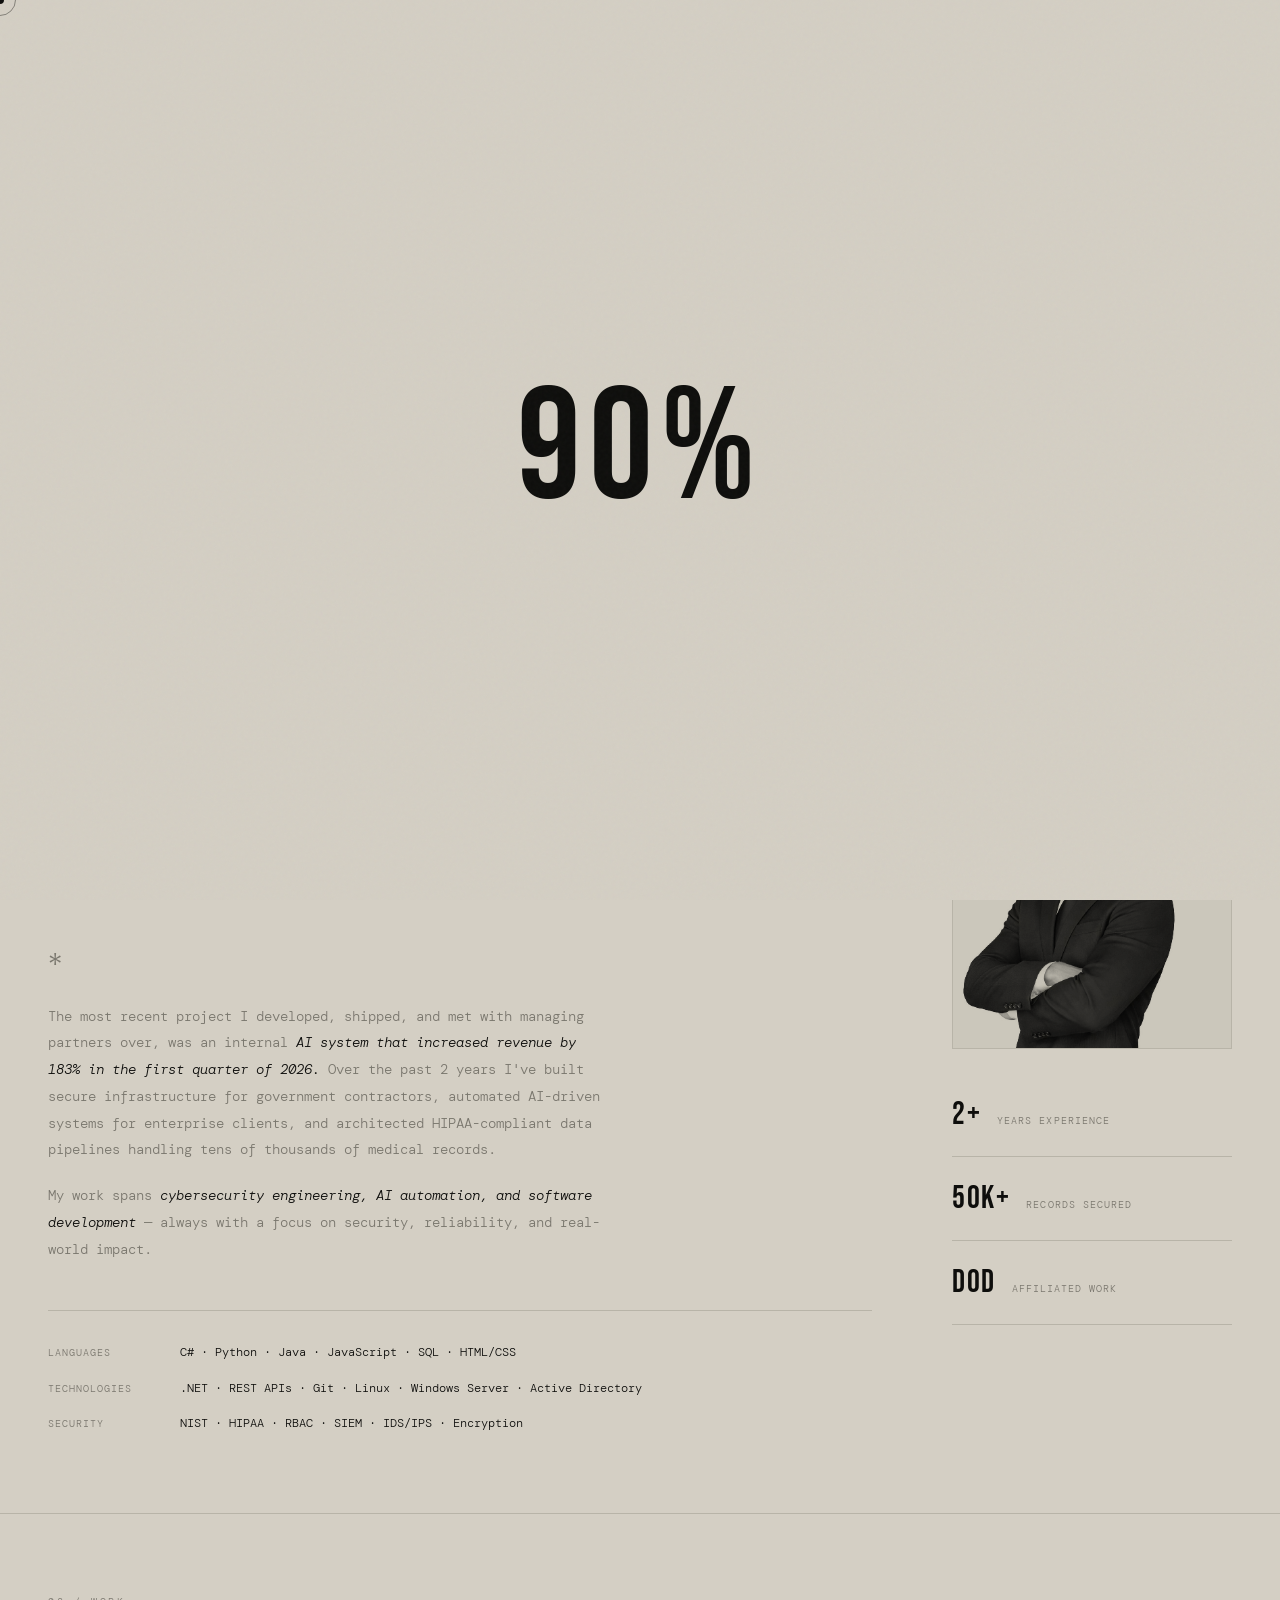
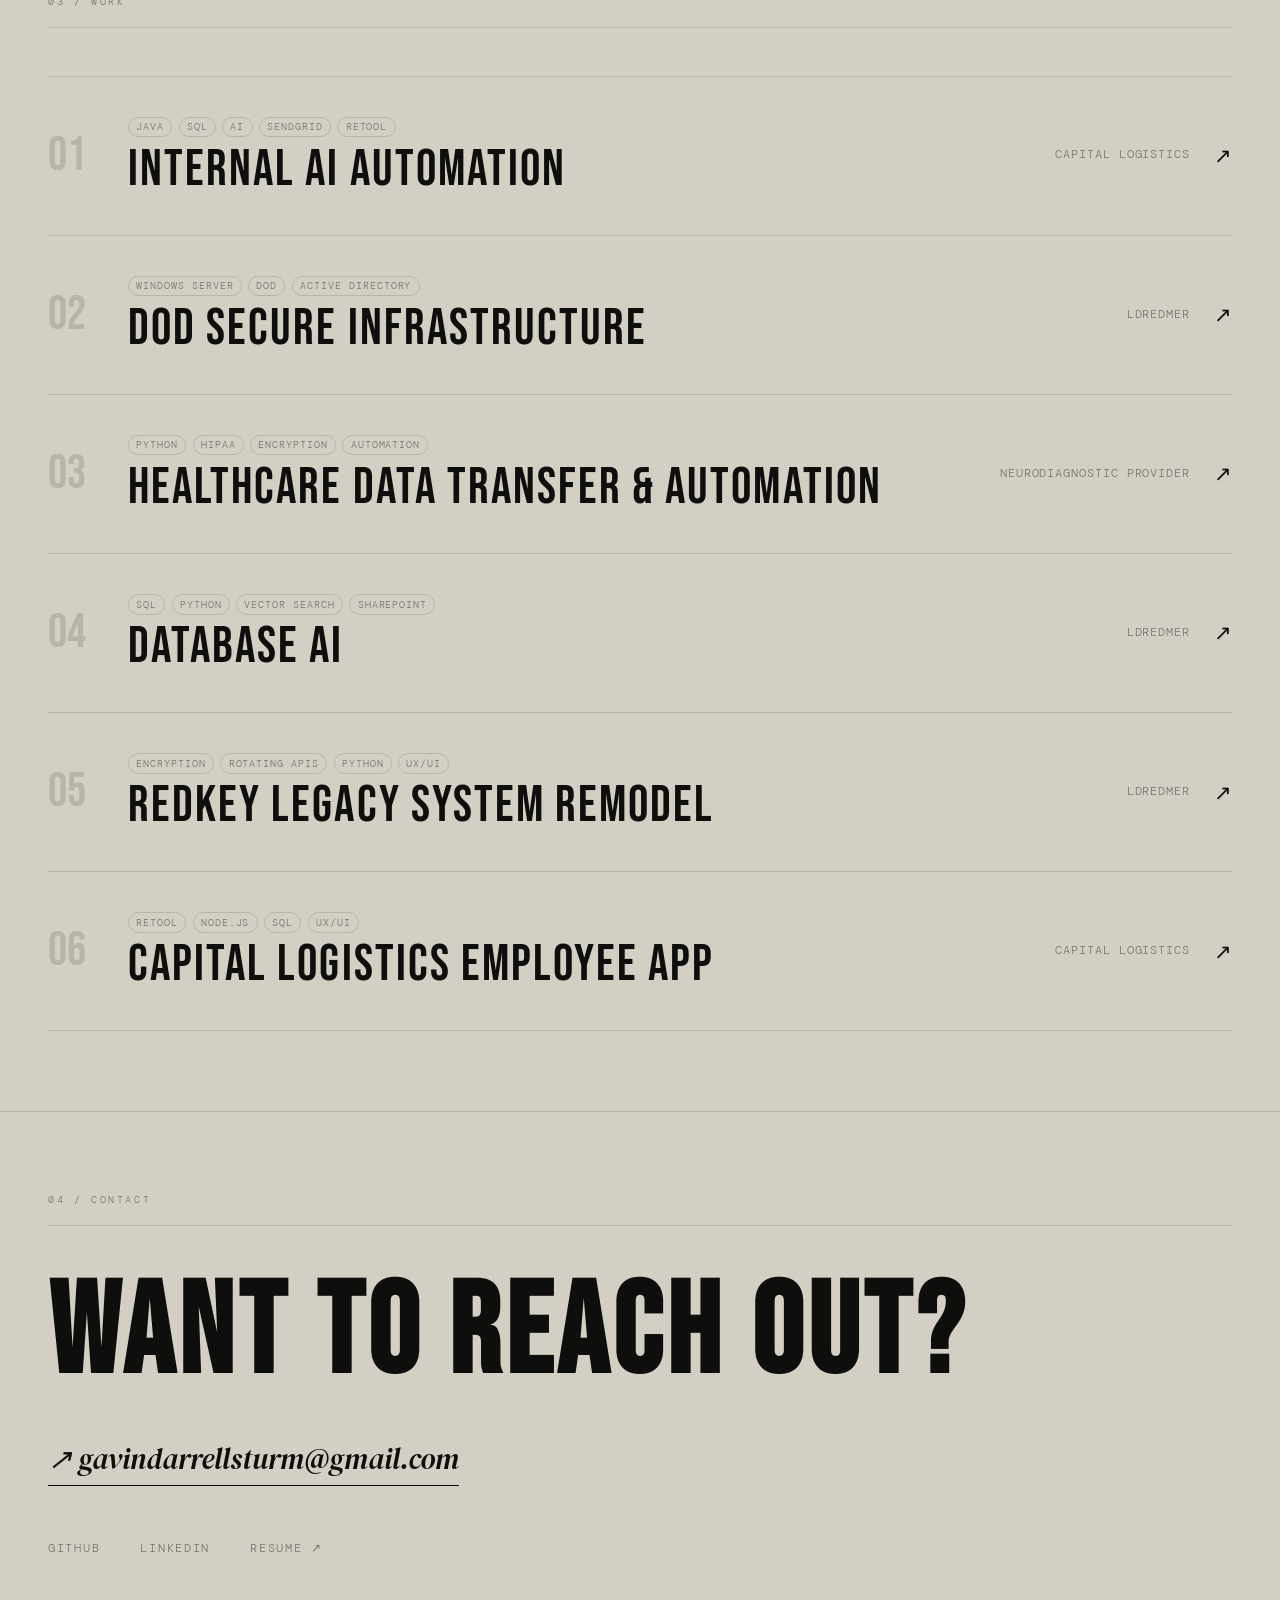
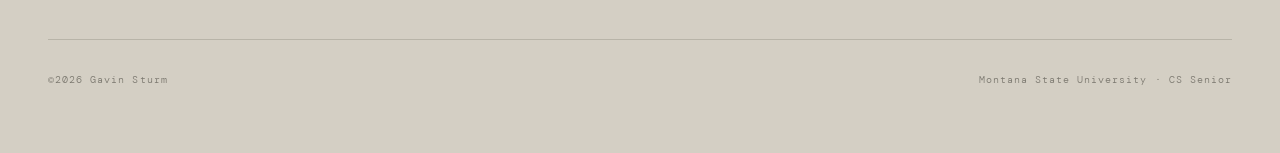
==== index.html @ 781d8c7a "Update index.html" ====
<!DOCTYPE html>
<html lang="en">
<head>
  <!-- Google tag (gtag.js) -->
  <script async src="https://www.googletagmanager.com/gtag/js?id=G-TG0JJ8GJQH"></script>
  <script>
    window.dataLayer = window.dataLayer || [];
    function gtag(){dataLayer.push(arguments);}
    gtag('js', new Date());
    gtag('config', 'G-TG0JJ8GJQH');
  </script>

  <meta charset="UTF-8" />
  <meta name="viewport" content="width=device-width, initial-scale=1.0" />
  <title>Gavin Sturm — CS Portfolio</title>
  <link rel="preconnect" href="https://fonts.googleapis.com" />
  <link rel="preconnect" href="https://fonts.gstatic.com" crossorigin />
  <link href="https://fonts.googleapis.com/css2?family=Bebas+Neue&family=DM+Serif+Display:ital@0;1&family=DM+Mono:wght@300;400&display=swap" rel="stylesheet" />
  <link rel="stylesheet" href="assets/style.css" />
</head>
<body>

  <div class="loader" id="loader">
    <div class="loader-text"><span id="loader-pct">0%</span></div>
  </div>

  <div class="cursor" id="cursor"></div>
  <div class="cursor-ring" id="cursor-ring"></div>

  <nav class="nav" id="nav">
    <div class="nav-left">GS<span class="nav-reg">®</span></div>
    <ul class="nav-links">
      <li><a href="#hero"><span class="nav-num">01/</span>Hello</a></li>
      <li><a href="#about"><span class="nav-num">02/</span>About</a></li>
      <li><a href="#work"><span class="nav-num">03/</span>Work</a></li>
      <li><a href="#contact"><span class="nav-num">04/</span>Contact</a></li>
    </ul>
  </nav>

  <section class="hero" id="hero">
    <div class="hero-content">
      <h1 class="hero-title">Gavin Sturm<sup>®</sup></h1>
      <p class="hero-sub">Professional Computer Science — Senior · Montana State University</p>
      <p class="hero-tagline">Building things that <em>matter.</em></p>
    </div>
    <div class="hero-footer">
      <span>©2026</span>
      <span class="scroll-hint">Scroll ↓</span>
    </div>
  </section>

  <section class="about" id="about">
    <div class="section-label">02 / About</div>
    <div class="about-grid">
      <div class="about-main">
        <h2 class="about-heading">
          I am a <em>Cybersecurity & Software Engineer</em> working at the intersection of AI, security, and systems — with hands-on experience in healthcare and DoD environments.
        </h2>
        <div class="about-star">*</div>
        <p class="about-body">The most recent project I developed, shipped, and met with managing partners over, was an internal <em>AI system that increased revenue by 183% in the first quarter of 2026.</em> Over the past 2 years I've built secure infrastructure for government contractors, automated AI-driven systems for enterprise clients, and architected HIPAA-compliant data pipelines handling tens of thousands of medical records.</p>
        <p class="about-body">My work spans <em>cybersecurity engineering, AI automation, and software development</em> — always with a focus on security, reliability, and real-world impact.</p>
        <div class="about-skills">
          <div class="skill-row">
            <span class="skill-label">Languages</span>
            <span class="skill-val">C#  ·  Python  ·  Java  ·  JavaScript  ·  SQL  ·  HTML/CSS</span>
          </div>
          <div class="skill-row">
            <span class="skill-label">Technologies</span>
            <span class="skill-val">.NET  ·  REST APIs  ·  Git  ·  Linux  ·  Windows Server  ·  Active Directory</span>
          </div>
          <div class="skill-row">
            <span class="skill-label">Security</span>
            <span class="skill-val">NIST  ·  HIPAA  ·  RBAC  ·  SIEM  ·  IDS/IPS  ·  Encryption</span>
          </div>
        </div>
      </div>
      <div class="about-aside">
        <div class="about-photo-box" style="padding:0;overflow:hidden;background:var(--bg2)">
          <img src="images/gavin.png" alt="Gavin Sturm" style="width:140%;height:140%;object-fit:cover;object-position:60% 20%;display:block;mix-blend-mode:multiply;margin-left:-20%;margin-top:-5%"/>
        </div>
        <div class="about-stat-box">
          <div class="stat"><span class="stat-num">2+</span><span class="stat-label">Years Experience</span></div>
          <div class="stat"><span class="stat-num">50K+</span><span class="stat-label">Records Secured</span></div>
          <div class="stat"><span class="stat-num">DoD</span><span class="stat-label">Affiliated Work</span></div>
        </div>
      </div>
    </div>
  </section>

  <section class="work" id="work">
    <div class="section-label">03 / Work</div>
    <div class="work-list">

      <a class="work-item" href="project-ai-email.html">
        <div class="work-left">
          <span class="work-num">01</span>
          <div>
            <div class="work-tags-row">
              <span class="tag">Java</span><span class="tag">SQL</span><span class="tag">AI</span><span class="tag">SendGrid</span><span class="tag">Retool</span>
            </div>
            <h3 class="work-title">Internal AI Automation</h3>
          </div>
        </div>
        <div class="work-right">
          <span class="work-type">Capital Logistics</span>
          <span class="work-arrow">↗</span>
        </div>
        <div class="work-hover-img">
          <div class="work-img-placeholder">
            <img src="images/project-ai-email.svg" alt="AI Email Automation" style="width:100%;height:100%;object-fit:cover"/>
          </div>
        </div>
      </a>

      <a class="work-item" href="project-dod.html">
        <div class="work-left">
          <span class="work-num">02</span>
          <div>
            <div class="work-tags-row">
              <span class="tag">Windows Server</span><span class="tag">DoD</span><span class="tag">Active Directory</span>
            </div>
            <h3 class="work-title">DoD Secure Infrastructure</h3>
          </div>
        </div>
        <div class="work-right">
          <span class="work-type">LDRedmer</span>
          <span class="work-arrow">↗</span>
        </div>
        <div class="work-hover-img">
          <div class="work-img-placeholder">
            <img src="images/project-dod.svg" alt="DoD Infrastructure" style="width:100%;height:100%;object-fit:cover"/>
          </div>
        </div>
      </a>

      <a class="work-item" href="project-healthcare.html">
        <div class="work-left">
          <span class="work-num">03</span>
          <div>
            <div class="work-tags-row">
              <span class="tag">Python</span><span class="tag">HIPAA</span><span class="tag">Encryption</span><span class="tag">Automation</span>
            </div>
            <h3 class="work-title">Healthcare Data Transfer &amp; Automation</h3>
          </div>
        </div>
        <div class="work-right">
          <span class="work-type">Neurodiagnostic Provider</span>
          <span class="work-arrow">↗</span>
        </div>
        <div class="work-hover-img">
          <div class="work-img-placeholder">
            <img src="images/project-healthcare.svg" alt="Healthcare Data Transfer" style="width:100%;height:100%;object-fit:cover"/>
          </div>
        </div>
      </a>

      <a class="work-item" href="project-ldredmer-ai.html">
        <div class="work-left">
          <span class="work-num">04</span>
          <div>
            <div class="work-tags-row">
              <span class="tag">SQL</span><span class="tag">Python</span><span class="tag">Vector Search</span><span class="tag">SharePoint</span>
            </div>
            <h3 class="work-title">Database AI</h3>
          </div>
        </div>
        <div class="work-right">
          <span class="work-type">LDRedmer</span>
          <span class="work-arrow">↗</span>
        </div>
        <div class="work-hover-img">
          <div class="work-img-placeholder">
            <img src="images/project-ldredmer-ai.svg" alt="LDRedmer Local AI" style="width:100%;height:100%;object-fit:cover"/>
          </div>
        </div>
      </a>

      <a class="work-item" href="project-redkey.html">
        <div class="work-left">
          <span class="work-num">05</span>
          <div>
            <div class="work-tags-row">
              <span class="tag">Encryption</span><span class="tag">Rotating APIs</span><span class="tag">Python</span><span class="tag">UX/UI</span>
            </div>
            <h3 class="work-title">REDKEY Legacy System Remodel</h3>
          </div>
        </div>
        <div class="work-right">
          <span class="work-type">LDRedmer</span>
          <span class="work-arrow">↗</span>
        </div>
        <div class="work-hover-img">
          <div class="work-img-placeholder">
            <img src="images/project-redkey.svg" alt="REDKEY" style="width:100%;height:100%;object-fit:cover"/>
          </div>
        </div>
      </a>

      <a class="work-item" href="project-capital.html">
        <div class="work-left">
          <span class="work-num">06</span>
          <div>
            <div class="work-tags-row">
              <span class="tag">Retool</span><span class="tag">Node.js</span><span class="tag">SQL</span><span class="tag">UX/UI</span>
            </div>
            <h3 class="work-title">Capital Logistics Employee App</em></h3>
          </div>
        </div>
        <div class="work-right">
          <span class="work-type">Capital Logistics</span>
          <span class="work-arrow">↗</span>
        </div>
        <div class="work-hover-img">
          <div class="work-img-placeholder">
            <img src="images/project-capital.svg" alt="Capital Logistics" style="width:100%;height:100%;object-fit:cover"/>
          </div>
        </div>
      </a>

    </div>
  </section>

  <section class="contact" id="contact">
    <div class="section-label">04 / Contact</div>
    <div class="contact-body">
      <h2 class="contact-heading">Want to Reach Out?</h2>
      <a class="contact-email" href="mailto:gavindarrellsturm@gmail.com">↗ gavindarrellsturm@gmail.com</a>
      <ul class="contact-links">
        <li><a href="https://github.com/gavindsturm" target="_blank">GitHub</a></li>
        <li><a href="https://linkedin.com/in/gavinsturm" target="_blank">LinkedIn</a></li>
        <li><a href="resume.html">Resume ↗</a></li>
      </ul>
    </div>
    <div class="contact-footer">
      <span>©2026 Gavin Sturm</span>
      <span>Montana State University · CS Senior</span>
    </div>
  </section>

  <script src="assets/main.js"></script>
</body>
</html>
---- assets/style.css ----
/* =============================================
   GAVIN STURM — PORTFOLIO v2
   Beige editorial aesthetic (designisfunny.co)
============================================= */

:root {
  --bg: #d4cfc4;
  --bg2: #ccc8bc;
  --fg: #0e0e0c;
  --muted: #7a776e;
  --border: #b8b4a8;
  --accent: #0e0e0c;
  --highlight: #e8e4d8;
  --serif: 'DM Serif Display', Georgia, serif;
  --mono: 'DM Mono', 'Courier New', monospace;
  --display: 'Bebas Neue', sans-serif;
  --ease: cubic-bezier(0.16, 1, 0.3, 1);
  --grain: url("data:image/svg+xml,%3Csvg viewBox='0 0 256 256' xmlns='http://www.w3.org/2000/svg'%3E%3Cfilter id='noise'%3E%3CfeTurbulence type='fractalNoise' baseFrequency='0.9' numOctaves='4' stitchTiles='stitch'/%3E%3C/filter%3E%3Crect width='100%25' height='100%25' filter='url(%23noise)' opacity='0.08'/%3E%3C/svg%3E");
}

*, *::before, *::after { box-sizing: border-box; margin: 0; padding: 0; }

html { scroll-behavior: smooth; font-size: 16px; }

body {
  background: var(--bg);
  color: var(--fg);
  font-family: var(--mono);
  font-weight: 300;
  line-height: 1.6;
  overflow-x: hidden;
  cursor: none;
}

body::before {
  content: '';
  position: fixed;
  inset: 0;
  background-image: var(--grain);
  pointer-events: none;
  z-index: 9999;
  opacity: 0.4;
}

/* CURSOR */
.cursor {
  position: fixed;
  width: 8px; height: 8px;
  background: var(--fg);
  border-radius: 50%;
  pointer-events: none;
  z-index: 9998;
  transform: translate(-50%, -50%);
  transition: width 0.3s var(--ease), height 0.3s var(--ease);
}
.cursor-ring {
  position: fixed;
  width: 32px; height: 32px;
  border: 1px solid var(--fg);
  border-radius: 50%;
  pointer-events: none;
  z-index: 9997;
  transform: translate(-50%, -50%);
  transition: width 0.3s var(--ease), height 0.3s var(--ease);
  opacity: 0.4;
}
.cursor.big { width: 16px; height: 16px; }
.cursor-ring.big { width: 56px; height: 56px; opacity: 0.2; }

/* LOADER */
.loader {
  position: fixed; inset: 0;
  background: var(--bg);
  z-index: 9000;
  display: flex;
  align-items: center;
  justify-content: center;
  transition: opacity 0.7s var(--ease), visibility 0.7s;
}
.loader.hidden { opacity: 0; visibility: hidden; }
.loader-text {
  font-family: var(--display);
  font-size: clamp(4rem, 14vw, 10rem);
  color: var(--fg);
  letter-spacing: 0.05em;
}

/* NAV */
.nav {
  position: fixed; top: 0; left: 0; right: 0;
  z-index: 100;
  display: flex;
  align-items: center;
  justify-content: space-between;
  padding: 1.5rem 3rem;
  transition: background 0.4s, border-color 0.4s;
  border-bottom: 1px solid transparent;
}
.nav.scrolled {
  background: rgba(212, 207, 196, 0.92);
  backdrop-filter: blur(12px);
  border-color: var(--border);
}
.nav-left {
  font-family: var(--display);
  font-size: 1.4rem;
  letter-spacing: 0.1em;
}
.nav-reg {
  font-family: var(--mono);
  font-size: 0.55rem;
  vertical-align: super;
  margin-left: 1px;
}
.nav-links { list-style: none; display: flex; gap: 2.5rem; }
.nav-links a {
  color: var(--fg);
  text-decoration: none;
  font-size: 0.72rem;
  letter-spacing: 0.1em;
  opacity: 0.5;
  transition: opacity 0.2s;
  text-transform: uppercase;
}
.nav-links a:hover, .nav-links a.active { opacity: 1; }
.nav-num { opacity: 0.6; margin-right: 2px; }

/* back link for inner pages */
.back-nav {
  position: fixed; top: 0; left: 0; right: 0;
  z-index: 100;
  display: flex;
  align-items: center;
  justify-content: space-between;
  padding: 1.5rem 3rem;
  background: rgba(212, 207, 196, 0.92);
  backdrop-filter: blur(12px);
  border-bottom: 1px solid var(--border);
}
.back-link {
  font-size: 0.72rem;
  letter-spacing: 0.1em;
  text-transform: uppercase;
  color: var(--fg);
  text-decoration: none;
  opacity: 0.6;
  transition: opacity 0.2s;
}
.back-link:hover { opacity: 1; }

/* HERO */
.hero {
  min-height: auto;
  display: flex;
  flex-direction: column;
  justify-content: flex-start;
  padding: 8rem 3rem 3rem; /* reduced from 12rem */
  border-bottom: 1px solid var(--border);
}
.hero-title {
  font-family: var(--display);
  font-size: clamp(5rem, 16vw, 14rem);
  line-height: 0.9;
  letter-spacing: 0.02em;
  margin-bottom: 1.5rem;
  opacity: 0;
  transform: translateY(40px);
  animation: fadeUp 1s var(--ease) 0.3s forwards;
}
.hero-title em { font-style: normal; font-family: var(--display); }
.hero-title sup {
  font-family: var(--mono);
  font-size: 0.12em;
  vertical-align: super;
}
.hero-sub {
  font-size: 0.75rem;
  letter-spacing: 0.15em;
  text-transform: uppercase;
  color: var(--muted);
  margin-bottom: 2.5rem;
  opacity: 0;
  animation: fadeUp 1s var(--ease) 0.5s forwards;
}
.hero-tagline {
  font-family: var(--serif);
  font-size: clamp(1.2rem, 2.5vw, 2rem);
  color: var(--muted);
  font-style: italic;
  opacity: 0;
  animation: fadeUp 1s var(--ease) 0.7s forwards;
}
.hero-tagline em { color: var(--fg); }
.hero-footer {
  display: flex;
  justify-content: space-between;
  font-size: 0.7rem;
  letter-spacing: 0.1em;
  color: var(--muted);
  opacity: 0;
  animation: fadeUp 1s var(--ease) 0.9s forwards;
}
@keyframes bounce { 0%,100%{transform:translateY(0)}50%{transform:translateY(5px)} }
.scroll-hint { animation: bounce 2s ease-in-out 2s infinite; }

/* SECTIONS */
.section-label {
  font-size: 0.65rem;
  letter-spacing: 0.25em;
  text-transform: uppercase;
  color: var(--muted);
  margin-bottom: 3rem; /* reduced from 4rem */
  border-bottom: 1px solid var(--border);
  padding-bottom: 1rem;
}

/* ABOUT */
.about {
  padding: 5rem 3rem; /* reduced from 8rem */
  border-bottom: 1px solid var(--border);
}
.about-grid {
  display: grid;
  grid-template-columns: 1fr 280px;
  gap: 5rem;
  align-items: start;
}
.about-heading {
  font-family: var(--serif);
  font-size: clamp(1.5rem, 2.8vw, 2.5rem);
  font-weight: 400;
  line-height: 1.3;
  margin-bottom: 2rem;
  max-width: 640px;
}
.about-heading em { font-style: italic; }
.about-star { font-size: 1.5rem; color: var(--muted); margin-bottom: 1.5rem; }
.about-body {
  font-size: 0.88rem;
  color: var(--muted);
  line-height: 1.9;
  max-width: 560px;
  margin-bottom: 1.2rem;
}
.about-body em { color: var(--fg); font-style: italic; }
.about-skills {
  margin-top: 3rem;
  padding-top: 2rem;
  border-top: 1px solid var(--border);
  display: flex;
  flex-direction: column;
  gap: 1rem;
}
.skill-row { display: flex; gap: 2rem; align-items: baseline; font-size: 0.75rem; }
.skill-label {
  min-width: 100px;
  text-transform: uppercase;
  letter-spacing: 0.1em;
  font-size: 0.62rem;
  color: var(--muted);
}
.skill-val { color: var(--fg); }
.about-photo-box {
  width: 100%;
  aspect-ratio: 3/4;
  background: var(--bg2);
  border: 1px solid var(--border);
  display: flex;
  align-items: center;
  justify-content: center;
  color: var(--muted);
  font-size: 0.72rem;
  letter-spacing: 0.1em;
  margin-bottom: 1.5rem;
}
.about-stat-box {
  display: flex;
  flex-direction: column;
  gap: 0;
}
.stat {
  display: flex;
  align-items: baseline;
  gap: 1rem;
  padding: 1rem 0;
  border-bottom: 1px solid var(--border);
}
.stat-num {
  font-family: var(--display);
  font-size: 2rem;
  letter-spacing: 0.05em;
}
.stat-label {
  font-size: 0.65rem;
  letter-spacing: 0.1em;
  text-transform: uppercase;
  color: var(--muted);
}

/* WORK */
.work {
  padding: 5rem 3rem; /* reduced from 8rem */
  border-bottom: 1px solid var(--border);
}
.work-list { display: flex; flex-direction: column; }

.work-item {
  position: relative;
  display: flex;
  align-items: center;
  justify-content: space-between;
  padding: 2.5rem 0;
  border-bottom: 1px solid var(--border);
  text-decoration: none;
  color: var(--fg);
  transition: padding-left 0.4s var(--ease), background 0.3s;
  overflow: visible;
}
.work-item:first-child { border-top: 1px solid var(--border); }
.work-item:hover { padding-left: 1rem; }

.work-left { display: flex; align-items: center; gap: 2rem; flex: 1; }
.work-num {
  font-family: var(--display);
  font-size: 3rem;
  color: var(--border);
  line-height: 1;
  min-width: 3rem;
}
.work-tags-row { display: flex; gap: 0.4rem; margin-bottom: 0.4rem; flex-wrap: wrap; }
.tag {
  font-size: 0.6rem;
  letter-spacing: 0.1em;
  text-transform: uppercase;
  color: var(--muted);
  border: 1px solid var(--border);
  padding: 0.1rem 0.45rem;
  border-radius: 100px;
}
.work-title {
  font-family: var(--display);
  font-size: clamp(2rem, 4vw, 3.5rem);
  letter-spacing: 0.04em;
  line-height: 1;
  font-weight: 400;
}
.work-title em { font-family: var(--serif); font-style: italic; letter-spacing: 0; }

.work-right {
  display: flex;
  align-items: center;
  gap: 1.5rem;
  padding-left: 2rem;
}
.work-type {
  font-size: 0.72rem;
  letter-spacing: 0.08em;
  color: var(--muted);
  text-transform: uppercase;
}
.work-arrow {
  font-size: 1.3rem;
  transition: transform 0.3s var(--ease);
}
.work-item:hover .work-arrow { transform: translate(4px, -4px); }

/* HOVER IMAGE */
.work-hover-img {
  position: fixed;
  width: 340px;
  height: 240px;
  pointer-events: none;
  z-index: 500;
  opacity: 0;
  transform: scale(0.94) rotate(-2deg);
  transition: opacity 0.35s var(--ease), transform 0.35s var(--ease);
  border: 1px solid var(--border);
  overflow: hidden;
  top: 0; left: 0;
}
.work-item:hover .work-hover-img {
  opacity: 1;
  transform: scale(1) rotate(-1deg);
}
.work-img-placeholder {
  width: 100%; height: 100%;
  background: var(--bg2);
  display: flex;
  align-items: center;
  justify-content: center;
}
.img-mock {
  width: 80%;
  padding: 1.5rem;
  background: #e8e4d8;
  border-radius: 4px;
}
.img-mock.dark { background: #2a2a28; }
.mock-bar {
  height: 8px;
  background: var(--border);
  border-radius: 4px;
  margin-bottom: 1rem;
}
.mock-bar.short { width: 60%; }
.mock-lines { display: flex; flex-direction: column; gap: 0.4rem; }
.mock-line { height: 5px; background: var(--border); border-radius: 3px; opacity: 0.6; }
.mock-line.short { width: 70%; }
.mock-grid { display: grid; grid-template-columns: 1fr 1fr; gap: 0.5rem; margin-top: 0.5rem; }
.mock-cell { height: 30px; background: var(--border); border-radius: 3px; opacity: 0.5; }
.mock-nodes { display: flex; gap: 1rem; justify-content: center; margin-top: 0.5rem; }
.mock-node { width: 24px; height: 24px; border-radius: 50%; background: var(--border); opacity: 0.6; }

/* CONTACT */
.contact {
  padding: 5rem 3rem 4rem; /* reduced from 8rem */
  min-height: 70vh;
  display: flex;
  flex-direction: column;
  justify-content: space-between;
}
.contact-heading {
  font-family: var(--display);
  font-size: clamp(4rem, 10vw, 9rem);
  letter-spacing: 0.04em;
  line-height: 0.95;
  margin-bottom: 2.5rem;
}
.contact-heading em { font-family: var(--serif); font-style: italic; letter-spacing: 0; }
.contact-email {
  display: inline-block;
  font-family: var(--serif);
  font-size: clamp(1rem, 2.5vw, 1.8rem);
  font-style: italic;
  color: var(--fg);
  text-decoration: none;
  border-bottom: 1px solid var(--fg);
  padding-bottom: 0.2rem;
  margin-bottom: 3rem;
  transition: opacity 0.2s;
}
.contact-email:hover { opacity: 0.6; }
.contact-links {
  list-style: none;
  display: flex;
  gap: 2.5rem;
  flex-wrap: wrap;
}
.contact-links a {
  color: var(--muted);
  text-decoration: none;
  font-size: 0.72rem;
  letter-spacing: 0.15em;
  text-transform: uppercase;
  border-bottom: 1px solid transparent;
  padding-bottom: 2px;
  transition: color 0.2s, border-color 0.2s;
}
.contact-links a:hover { color: var(--fg); border-color: var(--fg); }
.contact-footer {
  display: flex;
  justify-content: space-between;
  font-size: 0.65rem;
  color: var(--muted);
  letter-spacing: 0.1em;
  margin-top: 5rem;
  padding-top: 2rem;
  border-top: 1px solid var(--border);
}

/* ===========================
   PROJECT PAGES
=========================== */
.project-page { padding-top: 6rem; }

.project-hero {
  padding: 5rem 3rem 4rem;
  border-bottom: 1px solid var(--border);
}
.project-kicker {
  font-size: 0.65rem;
  letter-spacing: 0.25em;
  text-transform: uppercase;
  color: var(--muted);
  margin-bottom: 1.5rem;
}
.project-title {
  font-family: var(--display);
  font-size: clamp(3.5rem, 10vw, 9rem);
  letter-spacing: 0.03em;
  line-height: 0.9;
  margin-bottom: 2rem;
}
.project-title em { font-family: var(--serif); font-style: italic; }
.project-meta-row {
  display: flex;
  gap: 4rem;
  flex-wrap: wrap;
  padding-top: 2rem;
  border-top: 1px solid var(--border);
}
.project-meta-item { display: flex; flex-direction: column; gap: 0.3rem; }
.project-meta-label {
  font-size: 0.6rem;
  letter-spacing: 0.15em;
  text-transform: uppercase;
  color: var(--muted);
}
.project-meta-val { font-size: 0.85rem; }

.project-visual {
  padding: 4rem 3rem;
  border-bottom: 1px solid var(--border);
  background: var(--bg2);
}
.project-mockup {
  width: 100%;
  max-width: 900px;
  margin: 0 auto;
  aspect-ratio: 16/9;
  background: var(--bg);
  border: 1px solid var(--border);
  border-radius: 6px;
  display: flex;
  align-items: center;
  justify-content: center;
  overflow: hidden;
  position: relative;
}
.mockup-inner {
  width: 90%;
  padding: 2rem;
}
.mockup-topbar {
  height: 10px;
  background: var(--border);
  border-radius: 5px;
  margin-bottom: 1.5rem;
  width: 40%;
}
.mockup-content { display: flex; flex-direction: column; gap: 0.6rem; }
.mockup-row { height: 6px; background: var(--border); border-radius: 3px; opacity: 0.5; }
.mockup-row.short { width: 65%; }
.mockup-row.shorter { width: 40%; }
.mockup-grid-2 { display: grid; grid-template-columns: 1fr 1fr; gap: 1rem; margin-top: 1rem; }
.mockup-card {
  background: var(--bg2);
  border: 1px solid var(--border);
  border-radius: 4px;
  padding: 1rem;
  height: 60px;
}

.project-overview {
  padding: 5rem 3rem; /* reduced from 6rem */
  border-bottom: 1px solid var(--border);
}
.overview-grid {
  display: grid;
  grid-template-columns: 280px 1fr 1fr;
  gap: 4rem;
  align-items: start;
}
.overview-heading {
  font-family: var(--serif);
  font-size: 2rem;
  font-weight: 400;
  font-style: italic;
}
.overview-text {
  font-size: 0.88rem;
  color: var(--muted);
  line-height: 1.9;
}
.overview-text em { color: var(--fg); font-style: italic; }

.project-highlights {
  padding: 4rem 3rem; /* reduced from 5rem */
  border-bottom: 1px solid var(--border);
}
.highlights-grid {
  display: grid;
  grid-template-columns: repeat(3, 1fr);
  gap: 2px;
  margin-top: 3rem;
}
.highlight-card {
  background: var(--bg2);
  padding: 2.5rem 2rem;
  border: 1px solid var(--border);
}
.highlight-num {
  font-family: var(--display);
  font-size: 3rem;
  letter-spacing: 0.05em;
  margin-bottom: 0.5rem;
}
.highlight-label {
  font-size: 0.75rem;
  letter-spacing: 0.1em;
  text-transform: uppercase;
  color: var(--muted);
  margin-bottom: 0.75rem;
}
.highlight-desc { font-size: 0.82rem; color: var(--muted); line-height: 1.7; }

.project-tech {
  padding: 4rem 3rem; /* reduced from 5rem */
}
.tech-list {
  display: flex;
  flex-wrap: wrap;
  gap: 0.75rem;
  margin-top: 2rem;
}
.tech-pill {
  font-size: 0.72rem;
  letter-spacing: 0.1em;
  text-transform: uppercase;
  border: 1px solid var(--fg);
  padding: 0.4rem 1rem;
  border-radius: 100px;
  transition: background 0.2s, color 0.2s;
}
.tech-pill:hover { background: var(--fg); color: var(--bg); }

/* RESUME PAGE */
.resume-page { padding-top: 6rem; }
.resume-header {
  padding: 5rem 3rem 4rem;
  border-bottom: 1px solid var(--border);
  display: flex;
  justify-content: space-between;
  align-items: flex-end;
}
.resume-name {
  font-family: var(--display);
  font-size: clamp(3rem, 8vw, 7rem);
  letter-spacing: 0.04em;
  line-height: 0.9;
}
.resume-contact-info {
  text-align: right;
  font-size: 0.75rem;
  color: var(--muted);
  line-height: 2;
}
.resume-contact-info a { color: var(--fg); text-decoration: none; border-bottom: 1px solid var(--border); }
.resume-contact-info a:hover { border-color: var(--fg); }

.resume-body { padding: 0 3rem 6rem; }

.resume-section { padding: 3rem 0; border-bottom: 1px solid var(--border); display: grid; grid-template-columns: 220px 1fr; gap: 4rem; }
.resume-section-label {
  font-size: 0.65rem;
  letter-spacing: 0.2em;
  text-transform: uppercase;
  color: var(--muted);
  padding-top: 0.25rem;
}
.resume-entry { margin-bottom: 2.5rem; }
.resume-entry:last-child { margin-bottom: 0; }
.resume-entry-header { display: flex; justify-content: space-between; align-items: baseline; margin-bottom: 0.3rem; flex-wrap: wrap; gap: 0.5rem; }
.resume-entry-title { font-family: var(--serif); font-size: 1.2rem; font-weight: 400; font-style: italic; }
.resume-entry-date { font-size: 0.68rem; color: var(--muted); letter-spacing: 0.08em; }
.resume-entry-org { font-size: 0.75rem; text-transform: uppercase; letter-spacing: 0.1em; color: var(--muted); margin-bottom: 0.75rem; }
.resume-bullets { list-style: none; padding: 0; }
.resume-bullets li {
  font-size: 0.82rem;
  color: var(--muted);
  line-height: 1.8;
  padding-left: 1rem;
  position: relative;
  margin-bottom: 0.3rem;
}
.resume-bullets li::before { content: '—'; position: absolute; left: 0; color: var(--border); }

.resume-skills-grid { display: flex; flex-direction: column; gap: 0.75rem; }
.resume-skill-row { display: flex; gap: 1.5rem; align-items: baseline; font-size: 0.8rem; }
.resume-skill-key { min-width: 110px; font-size: 0.65rem; text-transform: uppercase; letter-spacing: 0.1em; color: var(--muted); }

.resume-certs { display: flex; flex-direction: column; gap: 0.5rem; }
.resume-cert { font-size: 0.82rem; color: var(--muted); }

/* SCROLL REVEAL */
.reveal { opacity: 0; transform: translateY(24px); transition: opacity 0.8s var(--ease), transform 0.8s var(--ease); }
.reveal.visible { opacity: 1; transform: none; }

/* ANIMATIONS */
@keyframes fadeUp { to { opacity: 1; transform: translateY(0); } }

/* RESPONSIVE */
@media (max-width: 900px) {
  .nav, .back-nav { padding: 1.25rem 1.5rem; }
  .nav-links { gap: 1.2rem; }
  .hero, .about, .work, .contact { padding-left: 1.5rem; padding-right: 1.5rem; }
  .about-grid { grid-template-columns: 1fr; }
  .about-aside { display: flex; gap: 1.5rem; }
  .about-photo-box { flex: 1; }
  .overview-grid { grid-template-columns: 1fr; gap: 2rem; }
  .highlights-grid { grid-template-columns: 1fr; gap: 1px; }
  .resume-section { grid-template-columns: 1fr; gap: 1rem; }
  .resume-header { flex-direction: column; gap: 1.5rem; align-items: flex-start; }
  .resume-contact-info { text-align: left; }
  .project-hero, .project-visual, .project-overview, .project-highlights, .project-tech { padding-left: 1.5rem; padding-right: 1.5rem; }
  .resume-body { padding-left: 1.5rem; padding-right: 1.5rem; }
}
@media (max-width: 600px) {
  .nav-links { display: none; }
  .work-title { font-size: 2rem; }
  .work-hover-img { display: none; }
}
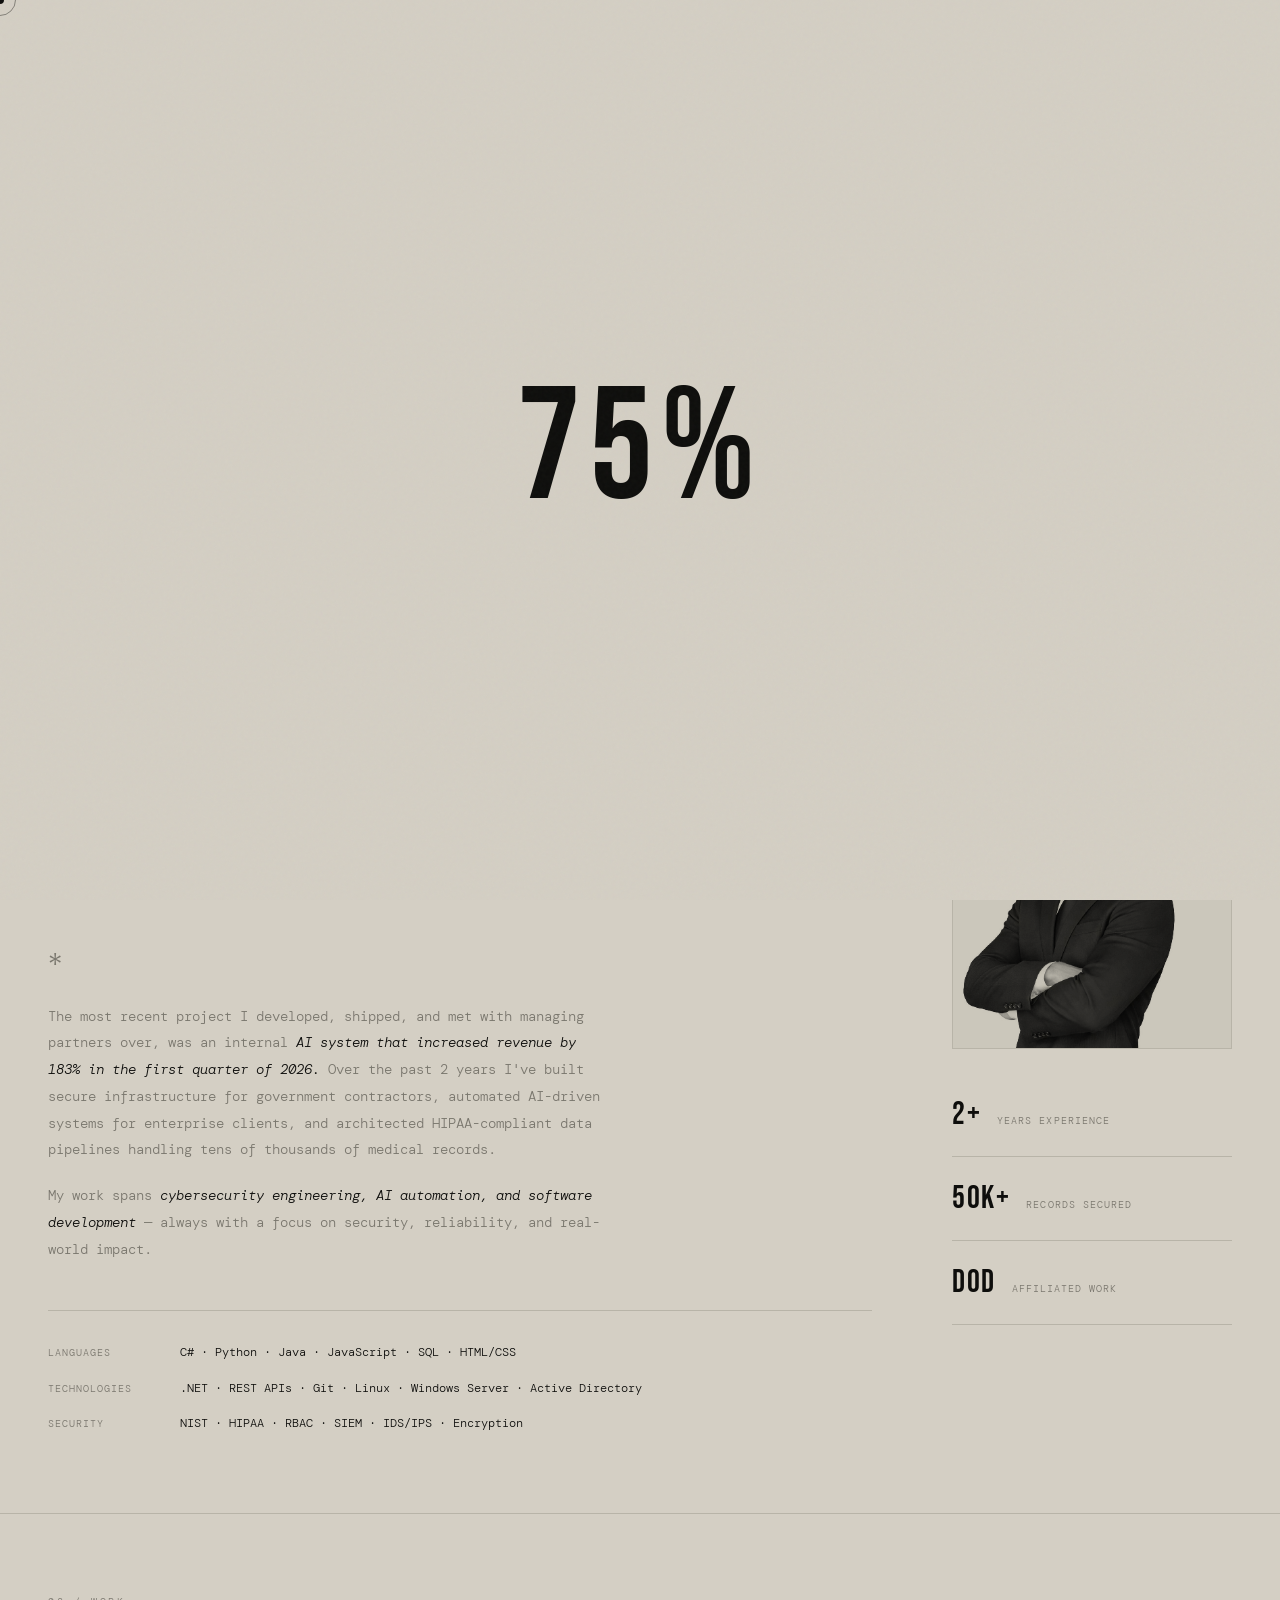
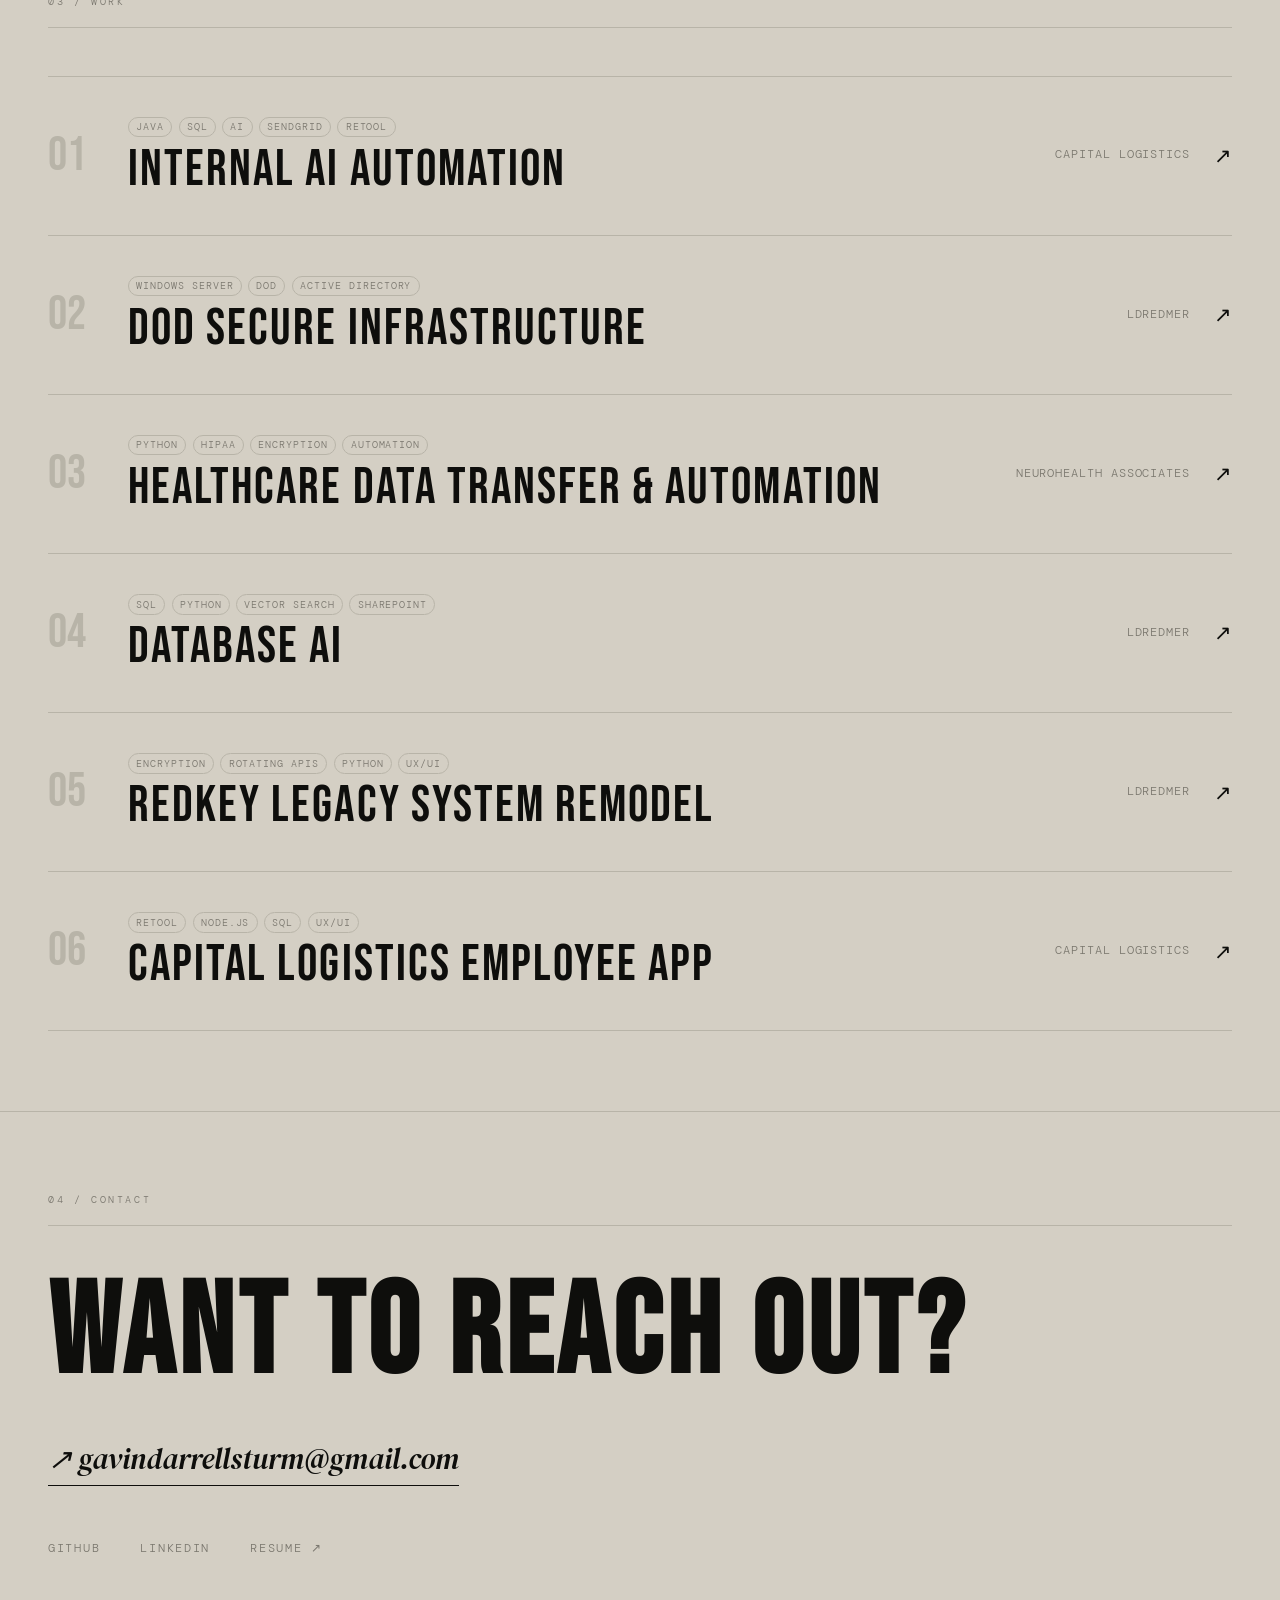
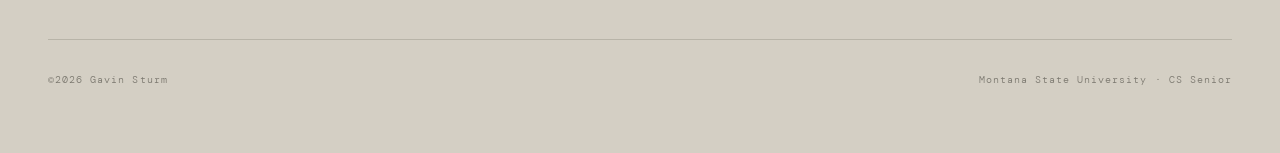
==== commit f21d3849: "Update index.html" ====
--- a/index.html
+++ b/index.html
@@ -144,7 +144,7 @@
           </div>
         </div>
         <div class="work-right">
-          <span class="work-type">Neurodiagnostic Provider</span>
+          <span class="work-type">Neurohealth Associates</span>
           <span class="work-arrow">↗</span>
         </div>
         <div class="work-hover-img">
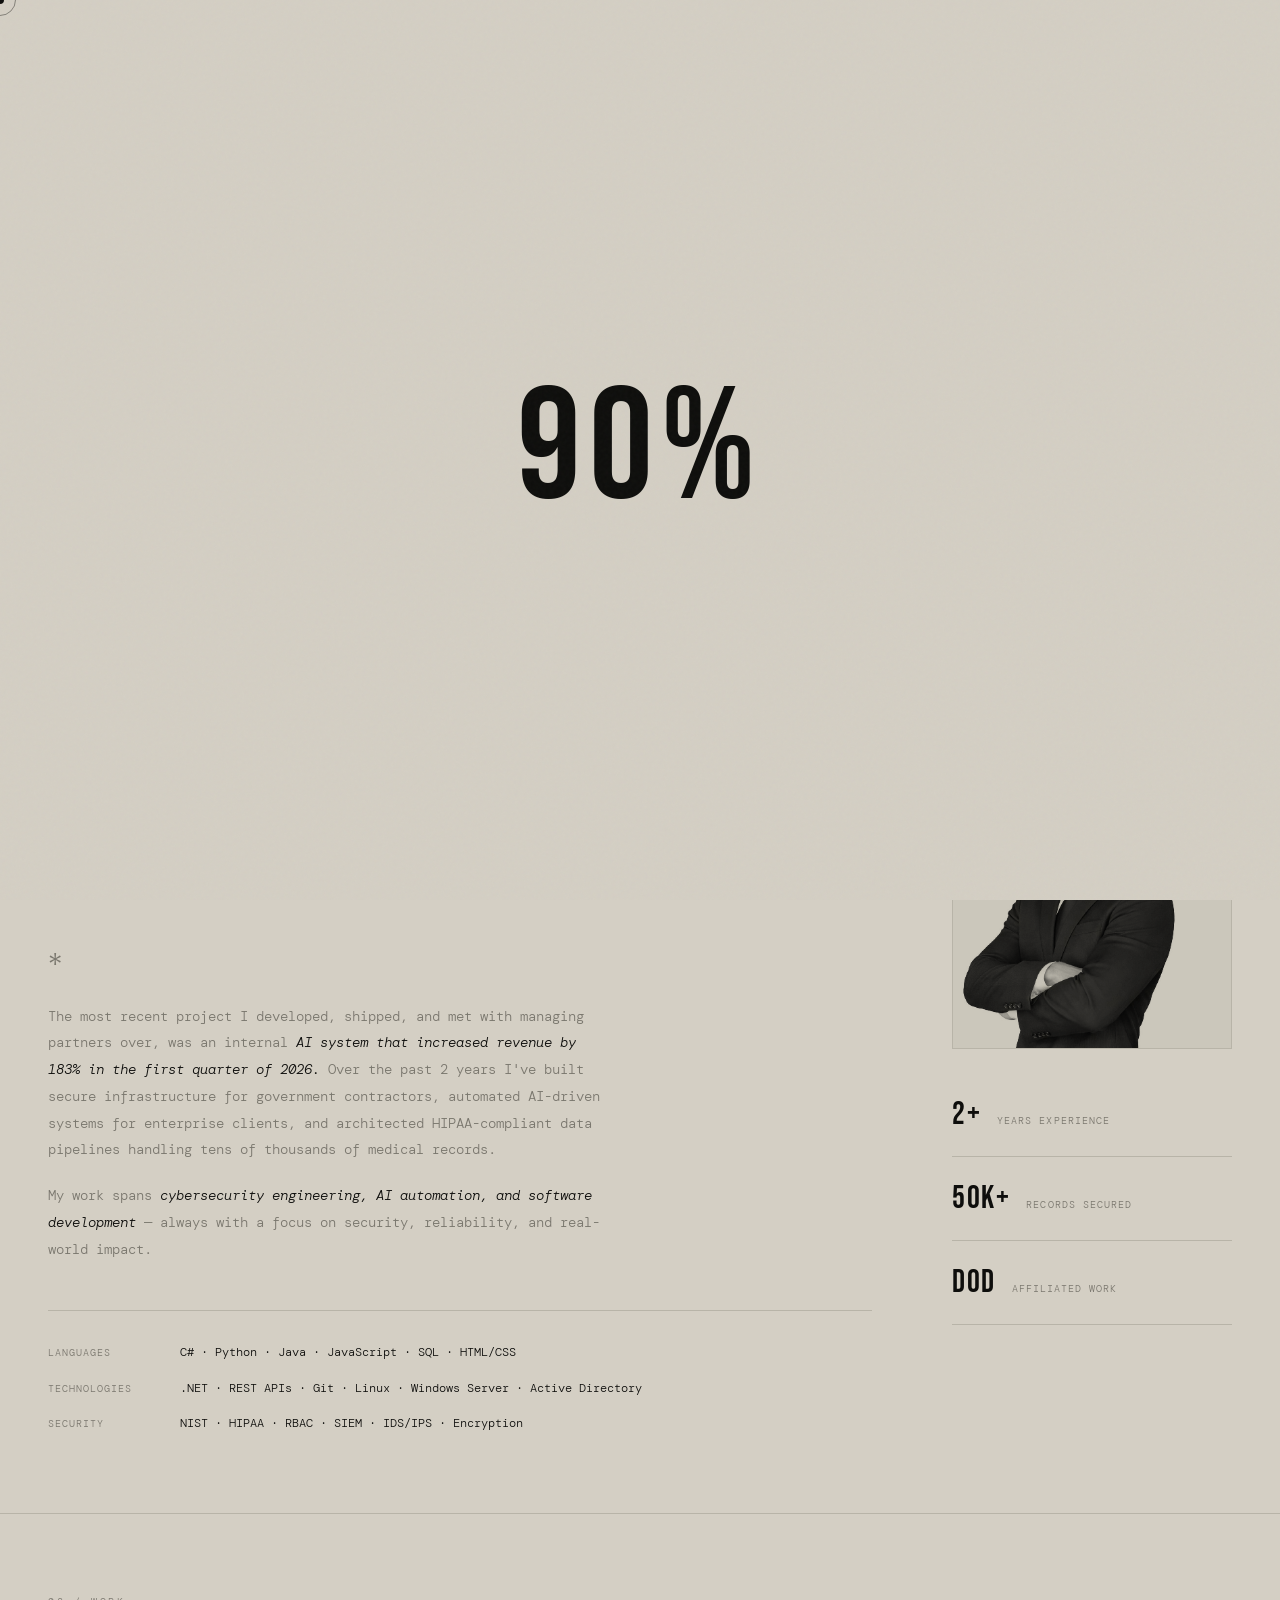
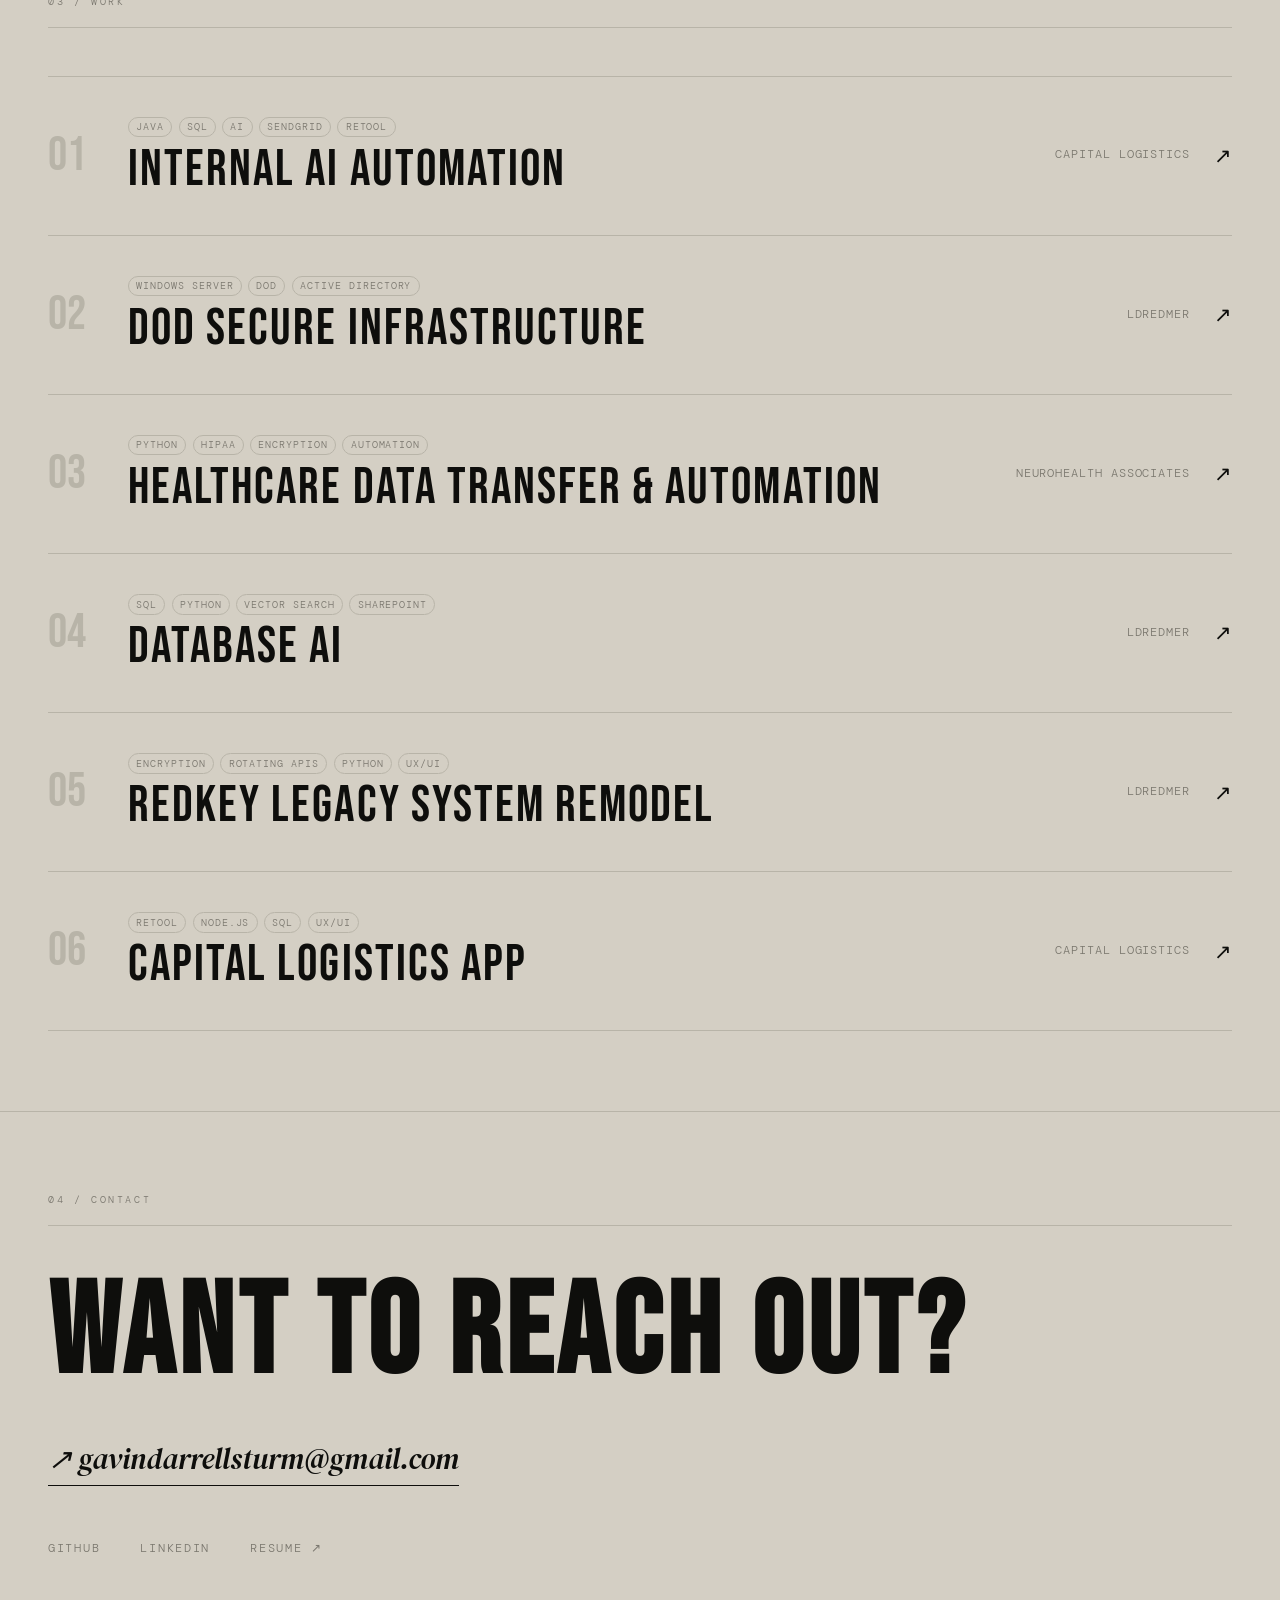
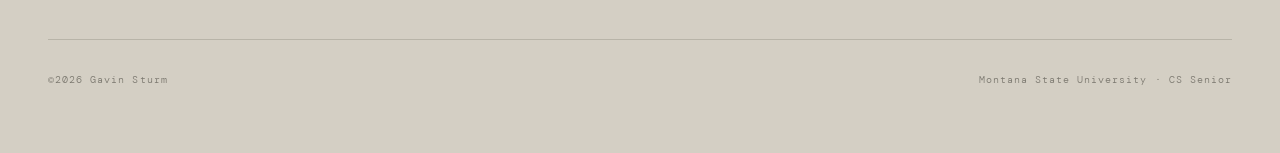
==== commit cf906792: "Update index.html" ====
--- a/index.html
+++ b/index.html
@@ -203,7 +203,7 @@
             <div class="work-tags-row">
               <span class="tag">Retool</span><span class="tag">Node.js</span><span class="tag">SQL</span><span class="tag">UX/UI</span>
             </div>
-            <h3 class="work-title">Capital Logistics Employee App</em></h3>
+            <h3 class="work-title">Capital Logistics App</em></h3>
           </div>
         </div>
         <div class="work-right">
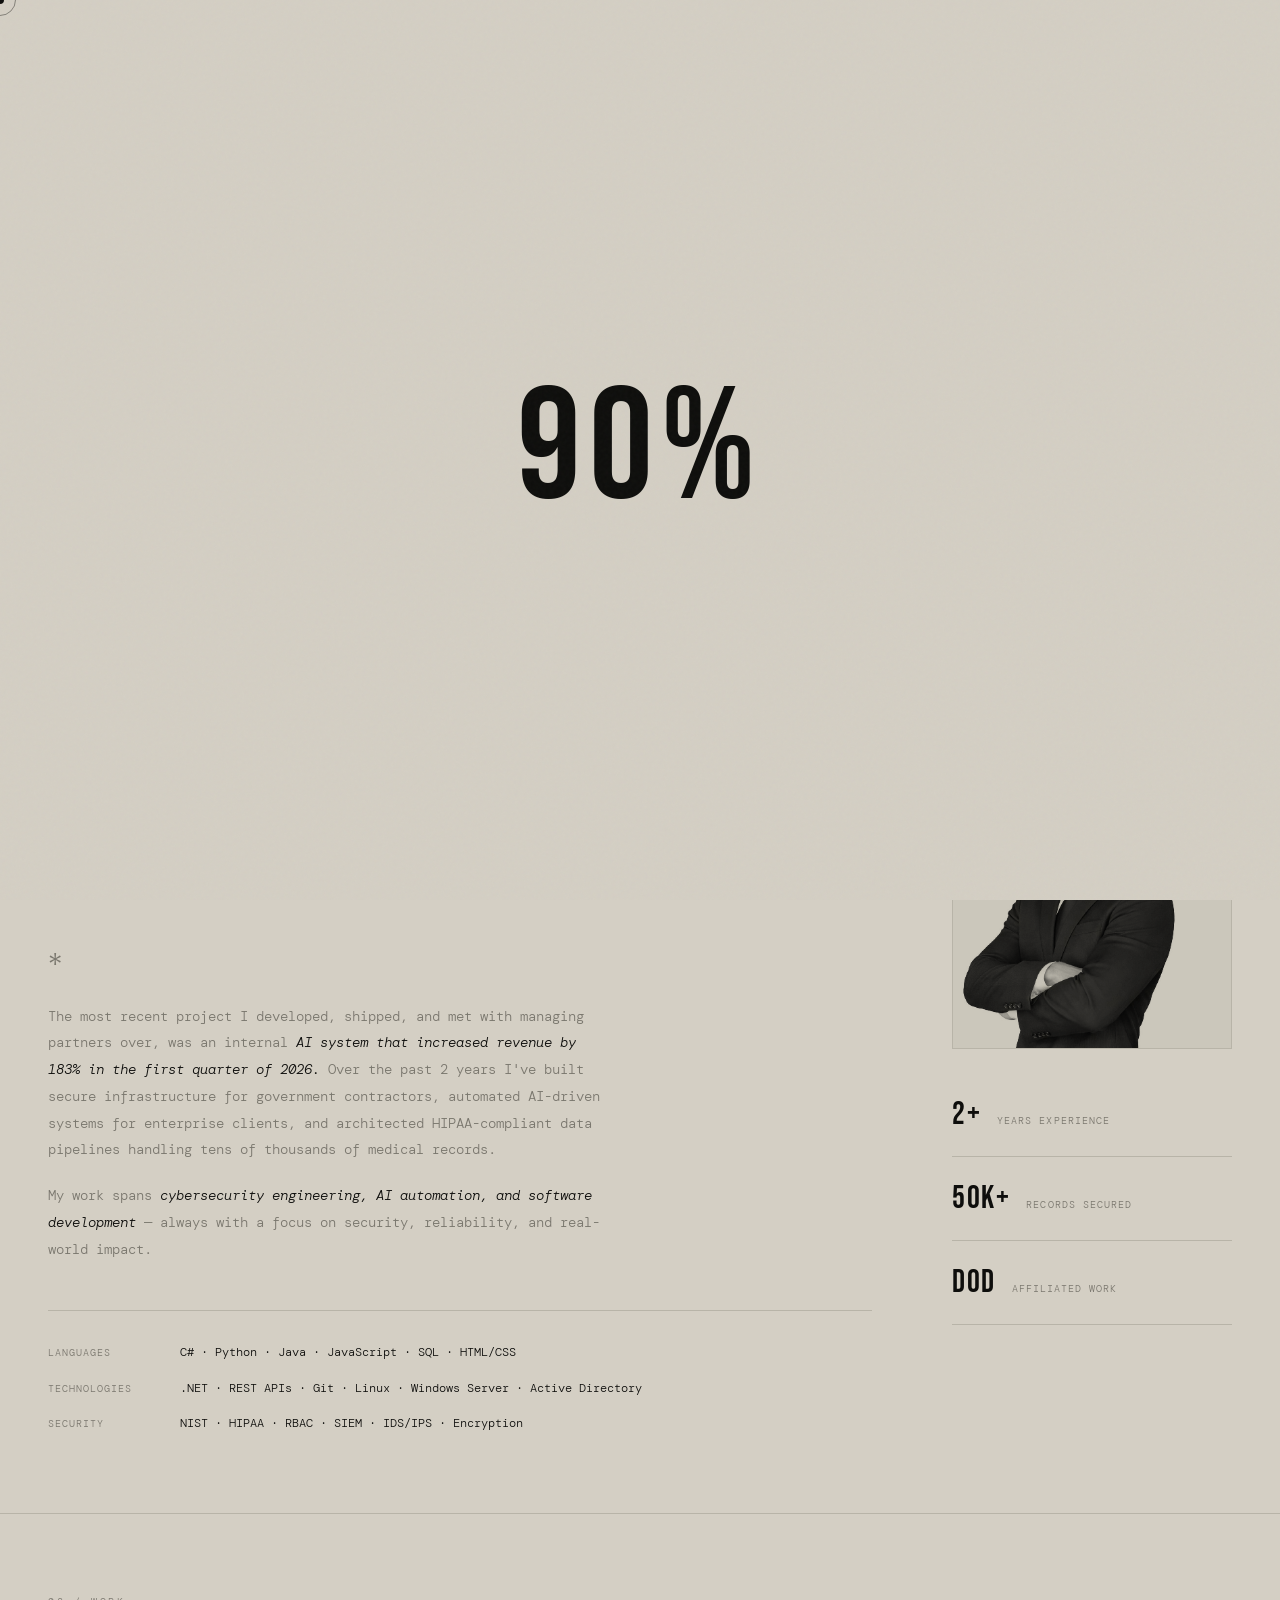
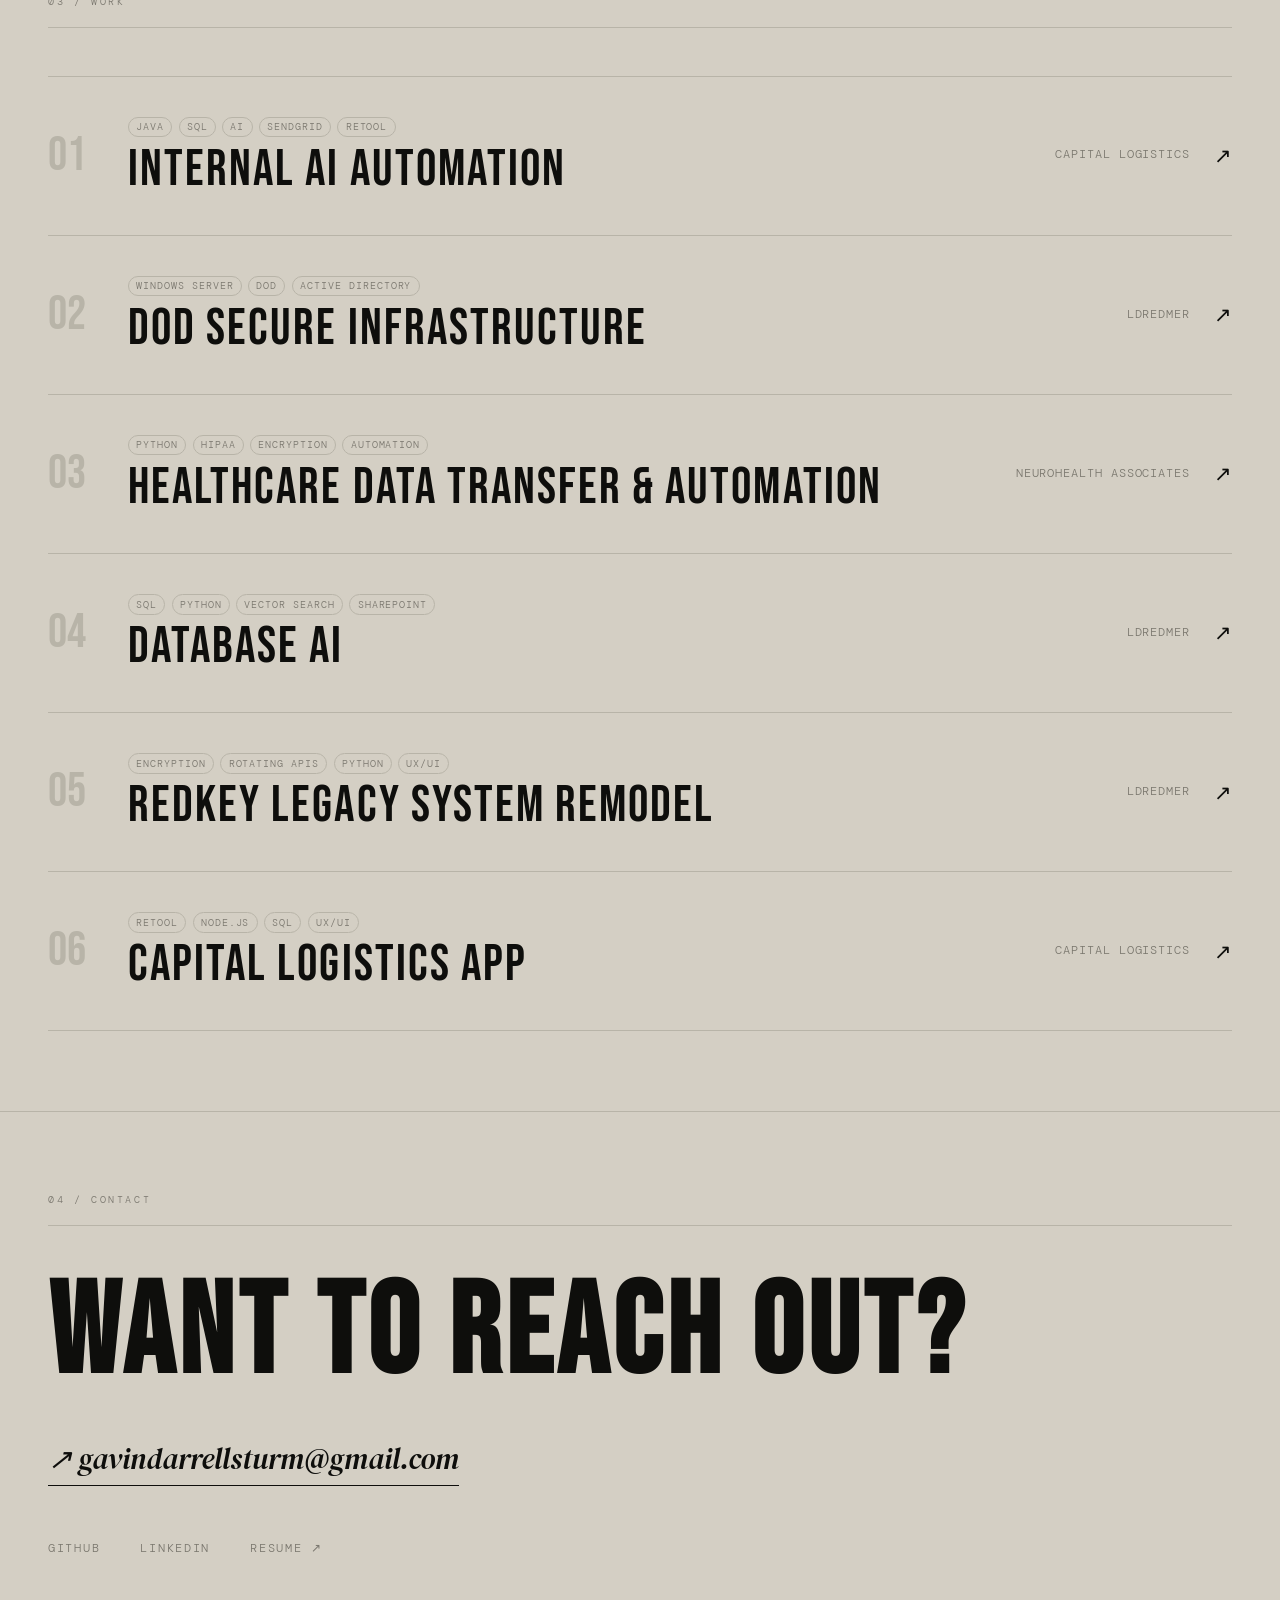
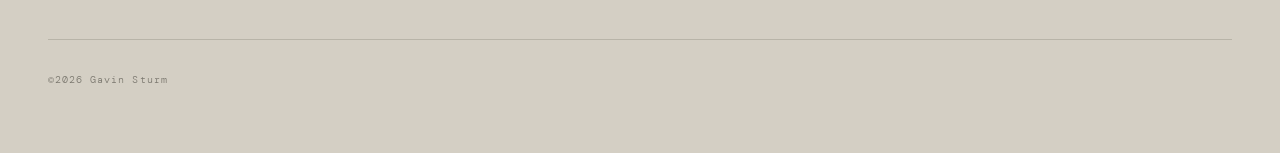
==== commit d3679144: "Update index.html" ====
--- a/index.html
+++ b/index.html
@@ -40,7 +40,7 @@
   <section class="hero" id="hero">
     <div class="hero-content">
       <h1 class="hero-title">Gavin Sturm<sup>®</sup></h1>
-      <p class="hero-sub">Professional Computer Science — Senior · Montana State University</p>
+      <p class="hero-sub">Bachelors of Science - Professional Computer Science</p>
       <p class="hero-tagline">Building things that <em>matter.</em></p>
     </div>
     <div class="hero-footer">
@@ -233,7 +233,6 @@
     </div>
     <div class="contact-footer">
       <span>©2026 Gavin Sturm</span>
-      <span>Montana State University · CS Senior</span>
     </div>
   </section>
 
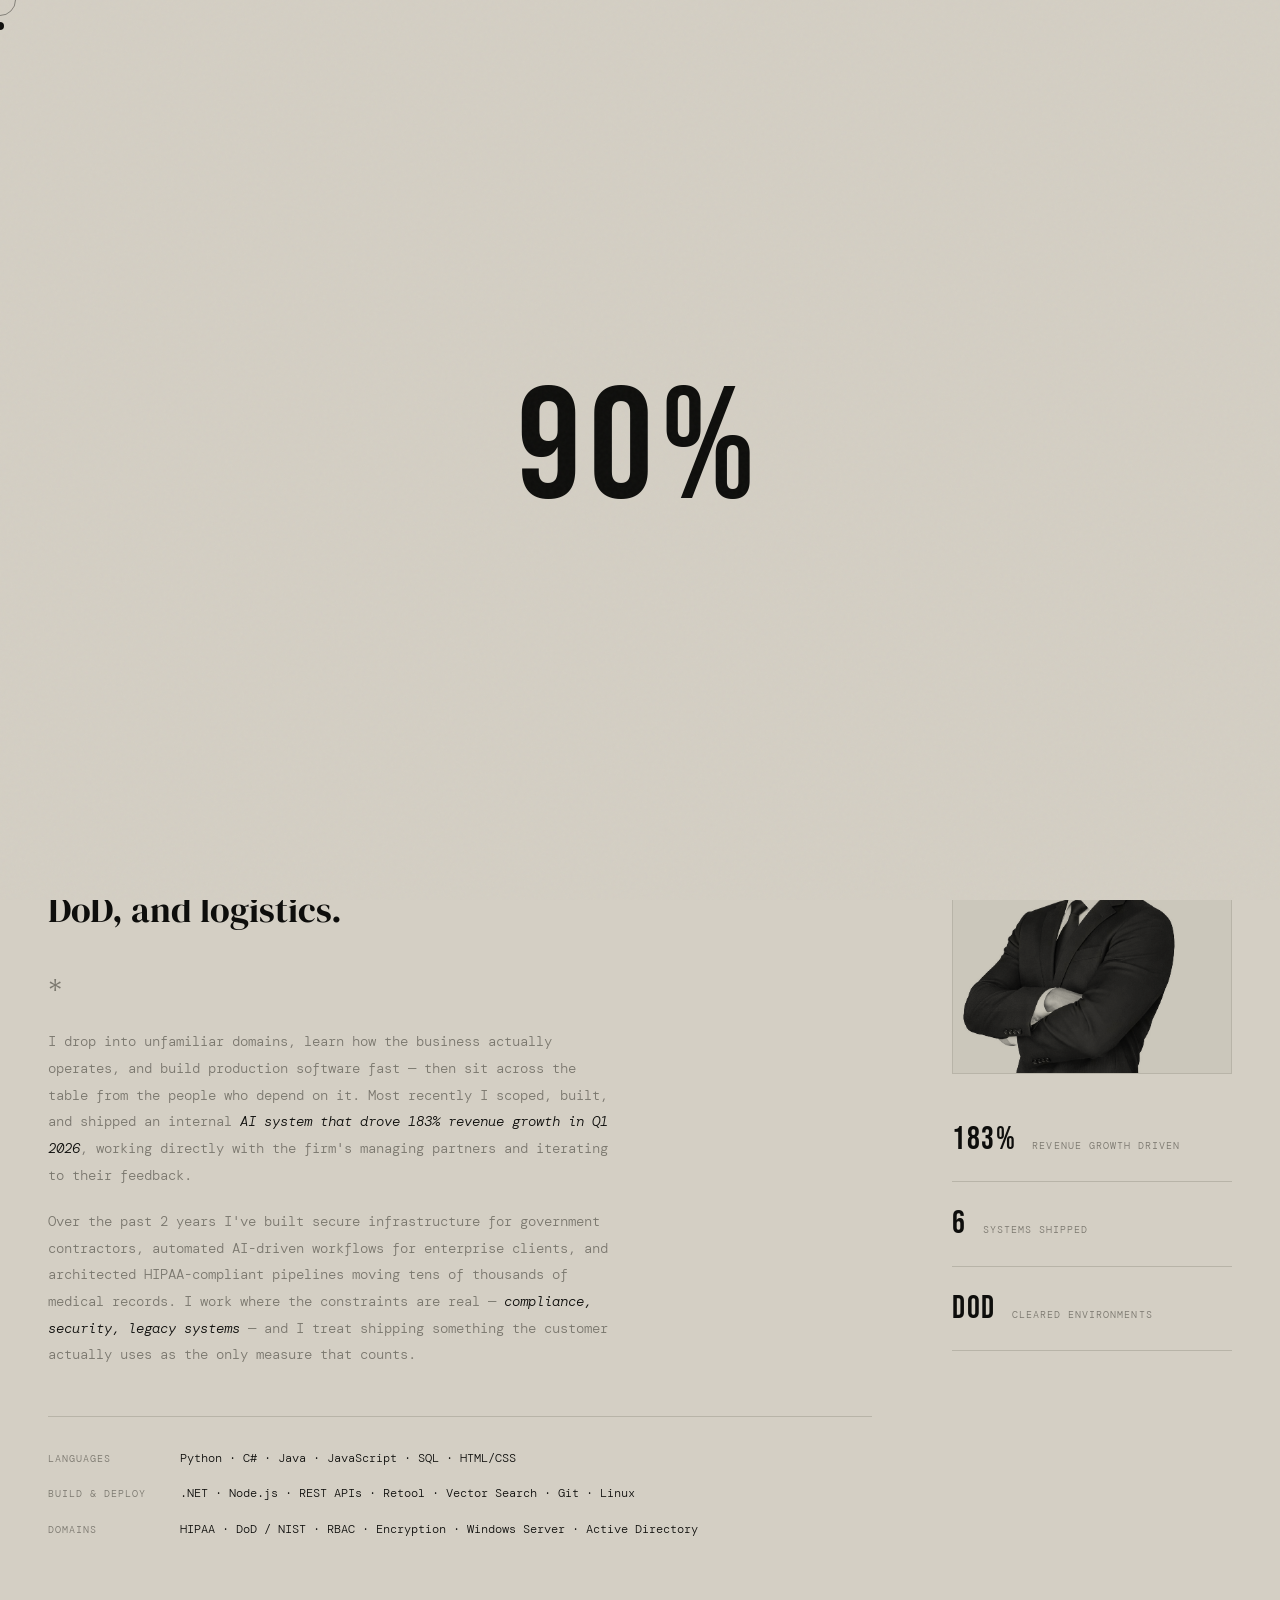
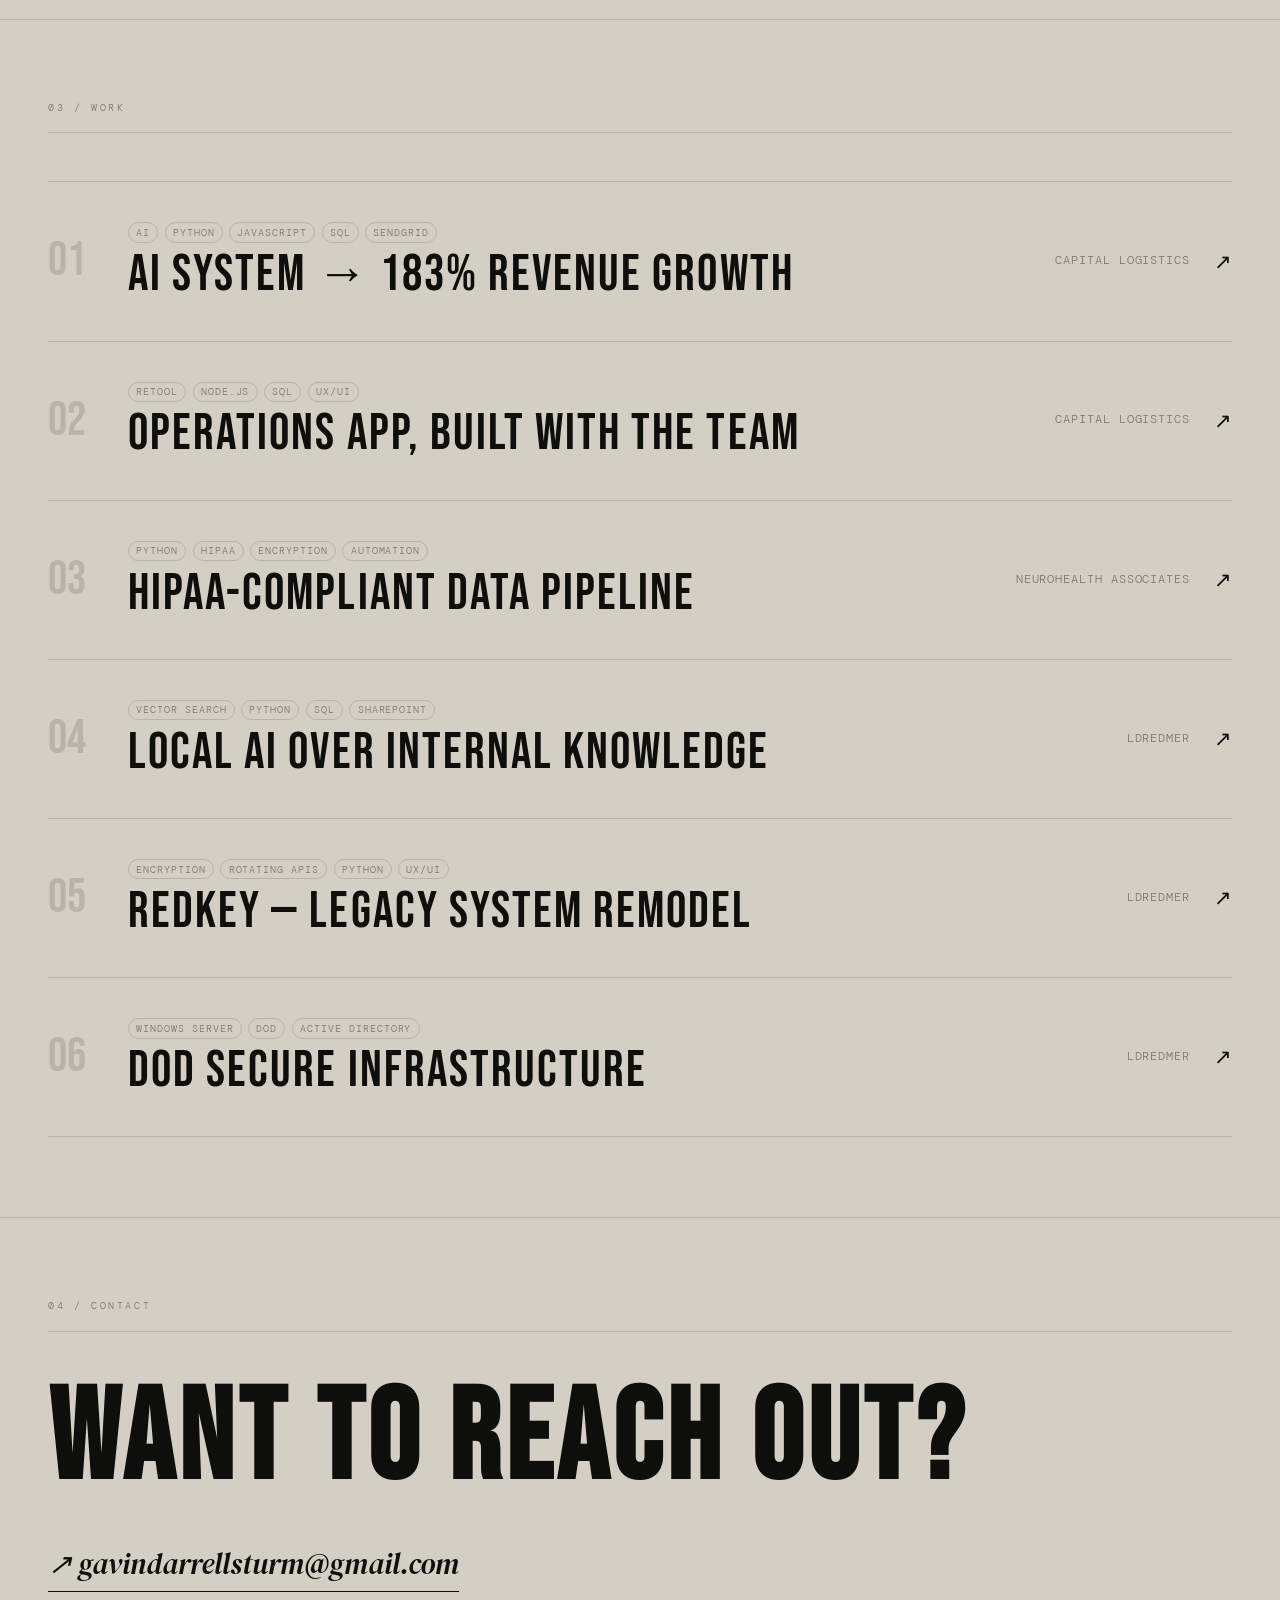
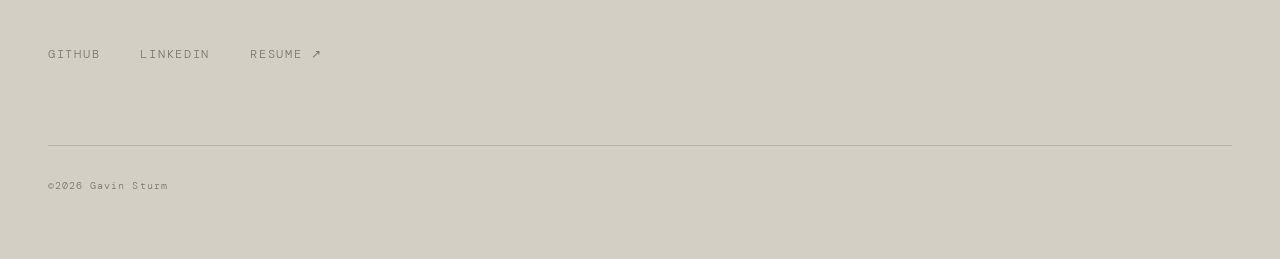
==== commit 734da180: "Update index.html" ====
--- a/index.html
+++ b/index.html
@@ -12,7 +12,8 @@
 
   <meta charset="UTF-8" />
   <meta name="viewport" content="width=device-width, initial-scale=1.0" />
-  <title>Gavin Sturm — CS Portfolio</title>
+  <title>Gavin Sturm — Forward Deployed Engineer</title>
+  <meta name="description" content="Forward Deployed Engineer who embeds with customers to ship custom AI and data systems in healthcare, DoD, and logistics environments." />
   <link rel="preconnect" href="https://fonts.googleapis.com" />
   <link rel="preconnect" href="https://fonts.gstatic.com" crossorigin />
   <link href="https://fonts.googleapis.com/css2?family=Bebas+Neue&family=DM+Serif+Display:ital@0;1&family=DM+Mono:wght@300;400&display=swap" rel="stylesheet" />
@@ -20,6 +21,8 @@
 </head>
 <body>
 
+  <a href="#hero" class="skip-link">Skip to content</a>
+
   <div class="loader" id="loader">
     <div class="loader-text"><span id="loader-pct">0%</span></div>
   </div>
@@ -28,7 +31,7 @@
   <div class="cursor-ring" id="cursor-ring"></div>
 
   <nav class="nav" id="nav">
-    <div class="nav-left">GS<span class="nav-reg">®</span></div>
+    <div class="nav-left">GS<span class="nav-reg">&reg;</span></div>
     <ul class="nav-links">
       <li><a href="#hero"><span class="nav-num">01/</span>Hello</a></li>
       <li><a href="#about"><span class="nav-num">02/</span>About</a></li>
@@ -39,13 +42,13 @@
 
   <section class="hero" id="hero">
     <div class="hero-content">
-      <h1 class="hero-title">Gavin Sturm<sup>®</sup></h1>
-      <p class="hero-sub">Bachelors of Science - Professional Computer Science</p>
-      <p class="hero-tagline">Building things that <em>matter.</em></p>
+      <h1 class="hero-title">Gavin Sturm<sup>&reg;</sup></h1>
+      <p class="hero-sub">Forward Deployed Engineer &mdash; AI, Data &amp; Systems</p>
+      <p class="hero-tagline">Embedding with customers to <em>ship what works.</em></p>
     </div>
     <div class="hero-footer">
-      <span>©2026</span>
-      <span class="scroll-hint">Scroll ↓</span>
+      <span>&copy;2026</span>
+      <span class="scroll-hint">Scroll &darr;</span>
     </div>
   </section>
 
@@ -54,23 +57,23 @@
     <div class="about-grid">
       <div class="about-main">
         <h2 class="about-heading">
-          I am a <em>Cybersecurity & Software Engineer</em> working at the intersection of AI, security, and systems — with hands-on experience in healthcare and DoD environments.
+          I'm a <em>Forward Deployed Engineer</em> who embeds with customers to turn ambiguous, high-stakes problems into shipped systems &mdash; across healthcare, DoD, and logistics.
         </h2>
         <div class="about-star">*</div>
-        <p class="about-body">The most recent project I developed, shipped, and met with managing partners over, was an internal <em>AI system that increased revenue by 183% in the first quarter of 2026.</em> Over the past 2 years I've built secure infrastructure for government contractors, automated AI-driven systems for enterprise clients, and architected HIPAA-compliant data pipelines handling tens of thousands of medical records.</p>
-        <p class="about-body">My work spans <em>cybersecurity engineering, AI automation, and software development</em> — always with a focus on security, reliability, and real-world impact.</p>
+        <p class="about-body">I drop into unfamiliar domains, learn how the business actually operates, and build production software fast &mdash; then sit across the table from the people who depend on it. Most recently I scoped, built, and shipped an internal <em>AI system that drove 183% revenue growth in Q1 2026</em>, working directly with the firm's managing partners and iterating to their feedback.</p>
+        <p class="about-body">Over the past 2 years I've built secure infrastructure for government contractors, automated AI-driven workflows for enterprise clients, and architected HIPAA-compliant pipelines moving tens of thousands of medical records. I work where the constraints are real &mdash; <em>compliance, security, legacy systems</em> &mdash; and I treat shipping something the customer actually uses as the only measure that counts.</p>
         <div class="about-skills">
           <div class="skill-row">
             <span class="skill-label">Languages</span>
-            <span class="skill-val">C#  ·  Python  ·  Java  ·  JavaScript  ·  SQL  ·  HTML/CSS</span>
+            <span class="skill-val">Python  &middot;  C#  &middot;  Java  &middot;  JavaScript  &middot;  SQL  &middot;  HTML/CSS</span>
           </div>
           <div class="skill-row">
-            <span class="skill-label">Technologies</span>
-            <span class="skill-val">.NET  ·  REST APIs  ·  Git  ·  Linux  ·  Windows Server  ·  Active Directory</span>
+            <span class="skill-label">Build &amp; Deploy</span>
+            <span class="skill-val">.NET  &middot;  Node.js  &middot;  REST APIs  &middot;  Retool  &middot;  Vector Search  &middot;  Git  &middot;  Linux</span>
           </div>
           <div class="skill-row">
-            <span class="skill-label">Security</span>
-            <span class="skill-val">NIST  ·  HIPAA  ·  RBAC  ·  SIEM  ·  IDS/IPS  ·  Encryption</span>
+            <span class="skill-label">Domains</span>
+            <span class="skill-val">HIPAA  &middot;  DoD / NIST  &middot;  RBAC  &middot;  Encryption  &middot;  Windows Server  &middot;  Active Directory</span>
           </div>
         </div>
       </div>
@@ -79,9 +82,9 @@
           <img src="images/gavin.png" alt="Gavin Sturm" style="width:140%;height:140%;object-fit:cover;object-position:60% 20%;display:block;mix-blend-mode:multiply;margin-left:-20%;margin-top:-5%"/>
         </div>
         <div class="about-stat-box">
-          <div class="stat"><span class="stat-num">2+</span><span class="stat-label">Years Experience</span></div>
-          <div class="stat"><span class="stat-num">50K+</span><span class="stat-label">Records Secured</span></div>
-          <div class="stat"><span class="stat-num">DoD</span><span class="stat-label">Affiliated Work</span></div>
+          <div class="stat"><span class="stat-num">183%</span><span class="stat-label">Revenue Growth Driven</span></div>
+          <div class="stat"><span class="stat-num">6</span><span class="stat-label">Systems Shipped</span></div>
+          <div class="stat"><span class="stat-num">DoD</span><span class="stat-label">Cleared Environments</span></div>
         </div>
       </div>
     </div>
@@ -96,25 +99,109 @@
           <span class="work-num">01</span>
           <div>
             <div class="work-tags-row">
-              <span class="tag">Java</span><span class="tag">SQL</span><span class="tag">AI</span><span class="tag">SendGrid</span><span class="tag">Retool</span>
-            </div>
-            <h3 class="work-title">Internal AI Automation</h3>
+              <span class="tag">AI</span><span class="tag">Python</span><span class="tag">JavaScript</span><span class="tag">SQL</span><span class="tag">SendGrid</span>
+            </div>
+            <h3 class="work-title">AI System &rarr; 183% Revenue Growth</h3>
           </div>
         </div>
         <div class="work-right">
           <span class="work-type">Capital Logistics</span>
-          <span class="work-arrow">↗</span>
-        </div>
-        <div class="work-hover-img">
-          <div class="work-img-placeholder">
-            <img src="images/project-ai-email.svg" alt="AI Email Automation" style="width:100%;height:100%;object-fit:cover"/>
+          <span class="work-arrow">&nearr;</span>
+        </div>
+        <div class="work-hover-img">
+          <div class="work-img-placeholder">
+            <img src="images/project-ai-email.svg" alt="AI email automation pipeline driving revenue growth" style="width:100%;height:100%;object-fit:cover"/>
+          </div>
+        </div>
+      </a>
+
+      <a class="work-item" href="project-capital.html">
+        <div class="work-left">
+          <span class="work-num">02</span>
+          <div>
+            <div class="work-tags-row">
+              <span class="tag">Retool</span><span class="tag">Node.js</span><span class="tag">SQL</span><span class="tag">UX/UI</span>
+            </div>
+            <h3 class="work-title">Operations App, Built With the Team</h3>
+          </div>
+        </div>
+        <div class="work-right">
+          <span class="work-type">Capital Logistics</span>
+          <span class="work-arrow">&nearr;</span>
+        </div>
+        <div class="work-hover-img">
+          <div class="work-img-placeholder">
+            <img src="images/project-capital.svg" alt="Logistics operations dashboard application" style="width:100%;height:100%;object-fit:cover"/>
+          </div>
+        </div>
+      </a>
+
+      <a class="work-item" href="project-healthcare.html">
+        <div class="work-left">
+          <span class="work-num">03</span>
+          <div>
+            <div class="work-tags-row">
+              <span class="tag">Python</span><span class="tag">HIPAA</span><span class="tag">Encryption</span><span class="tag">Automation</span>
+            </div>
+            <h3 class="work-title">HIPAA-Compliant Data Pipeline</h3>
+          </div>
+        </div>
+        <div class="work-right">
+          <span class="work-type">Neurohealth Associates</span>
+          <span class="work-arrow">&nearr;</span>
+        </div>
+        <div class="work-hover-img">
+          <div class="work-img-placeholder">
+            <img src="images/project-healthcare.svg" alt="Encrypted healthcare data transfer pipeline" style="width:100%;height:100%;object-fit:cover"/>
+          </div>
+        </div>
+      </a>
+
+      <a class="work-item" href="project-ldredmer-ai.html">
+        <div class="work-left">
+          <span class="work-num">04</span>
+          <div>
+            <div class="work-tags-row">
+              <span class="tag">Vector Search</span><span class="tag">Python</span><span class="tag">SQL</span><span class="tag">SharePoint</span>
+            </div>
+            <h3 class="work-title">Local AI Over Internal Knowledge</h3>
+          </div>
+        </div>
+        <div class="work-right">
+          <span class="work-type">LDRedmer</span>
+          <span class="work-arrow">&nearr;</span>
+        </div>
+        <div class="work-hover-img">
+          <div class="work-img-placeholder">
+            <img src="images/project-ldredmer-ai.svg" alt="Local AI vector search over SharePoint documents" style="width:100%;height:100%;object-fit:cover"/>
+          </div>
+        </div>
+      </a>
+
+      <a class="work-item" href="project-redkey.html">
+        <div class="work-left">
+          <span class="work-num">05</span>
+          <div>
+            <div class="work-tags-row">
+              <span class="tag">Encryption</span><span class="tag">Rotating APIs</span><span class="tag">Python</span><span class="tag">UX/UI</span>
+            </div>
+            <h3 class="work-title">REDKEY &mdash; Legacy System Remodel</h3>
+          </div>
+        </div>
+        <div class="work-right">
+          <span class="work-type">LDRedmer</span>
+          <span class="work-arrow">&nearr;</span>
+        </div>
+        <div class="work-hover-img">
+          <div class="work-img-placeholder">
+            <img src="images/project-redkey.svg" alt="REDKEY legacy system modernization with rotating API keys" style="width:100%;height:100%;object-fit:cover"/>
           </div>
         </div>
       </a>
 
       <a class="work-item" href="project-dod.html">
         <div class="work-left">
-          <span class="work-num">02</span>
+          <span class="work-num">06</span>
           <div>
             <div class="work-tags-row">
               <span class="tag">Windows Server</span><span class="tag">DoD</span><span class="tag">Active Directory</span>
@@ -124,95 +211,11 @@
         </div>
         <div class="work-right">
           <span class="work-type">LDRedmer</span>
-          <span class="work-arrow">↗</span>
-        </div>
-        <div class="work-hover-img">
-          <div class="work-img-placeholder">
-            <img src="images/project-dod.svg" alt="DoD Infrastructure" style="width:100%;height:100%;object-fit:cover"/>
-          </div>
-        </div>
-      </a>
-
-      <a class="work-item" href="project-healthcare.html">
-        <div class="work-left">
-          <span class="work-num">03</span>
-          <div>
-            <div class="work-tags-row">
-              <span class="tag">Python</span><span class="tag">HIPAA</span><span class="tag">Encryption</span><span class="tag">Automation</span>
-            </div>
-            <h3 class="work-title">Healthcare Data Transfer &amp; Automation</h3>
-          </div>
-        </div>
-        <div class="work-right">
-          <span class="work-type">Neurohealth Associates</span>
-          <span class="work-arrow">↗</span>
-        </div>
-        <div class="work-hover-img">
-          <div class="work-img-placeholder">
-            <img src="images/project-healthcare.svg" alt="Healthcare Data Transfer" style="width:100%;height:100%;object-fit:cover"/>
-          </div>
-        </div>
-      </a>
-
-      <a class="work-item" href="project-ldredmer-ai.html">
-        <div class="work-left">
-          <span class="work-num">04</span>
-          <div>
-            <div class="work-tags-row">
-              <span class="tag">SQL</span><span class="tag">Python</span><span class="tag">Vector Search</span><span class="tag">SharePoint</span>
-            </div>
-            <h3 class="work-title">Database AI</h3>
-          </div>
-        </div>
-        <div class="work-right">
-          <span class="work-type">LDRedmer</span>
-          <span class="work-arrow">↗</span>
-        </div>
-        <div class="work-hover-img">
-          <div class="work-img-placeholder">
-            <img src="images/project-ldredmer-ai.svg" alt="LDRedmer Local AI" style="width:100%;height:100%;object-fit:cover"/>
-          </div>
-        </div>
-      </a>
-
-      <a class="work-item" href="project-redkey.html">
-        <div class="work-left">
-          <span class="work-num">05</span>
-          <div>
-            <div class="work-tags-row">
-              <span class="tag">Encryption</span><span class="tag">Rotating APIs</span><span class="tag">Python</span><span class="tag">UX/UI</span>
-            </div>
-            <h3 class="work-title">REDKEY Legacy System Remodel</h3>
-          </div>
-        </div>
-        <div class="work-right">
-          <span class="work-type">LDRedmer</span>
-          <span class="work-arrow">↗</span>
-        </div>
-        <div class="work-hover-img">
-          <div class="work-img-placeholder">
-            <img src="images/project-redkey.svg" alt="REDKEY" style="width:100%;height:100%;object-fit:cover"/>
-          </div>
-        </div>
-      </a>
-
-      <a class="work-item" href="project-capital.html">
-        <div class="work-left">
-          <span class="work-num">06</span>
-          <div>
-            <div class="work-tags-row">
-              <span class="tag">Retool</span><span class="tag">Node.js</span><span class="tag">SQL</span><span class="tag">UX/UI</span>
-            </div>
-            <h3 class="work-title">Capital Logistics App</em></h3>
-          </div>
-        </div>
-        <div class="work-right">
-          <span class="work-type">Capital Logistics</span>
-          <span class="work-arrow">↗</span>
-        </div>
-        <div class="work-hover-img">
-          <div class="work-img-placeholder">
-            <img src="images/project-capital.svg" alt="Capital Logistics" style="width:100%;height:100%;object-fit:cover"/>
+          <span class="work-arrow">&nearr;</span>
+        </div>
+        <div class="work-hover-img">
+          <div class="work-img-placeholder">
+            <img src="images/project-dod.svg" alt="DoD secure infrastructure with Active Directory topology" style="width:100%;height:100%;object-fit:cover"/>
           </div>
         </div>
       </a>
@@ -224,15 +227,15 @@
     <div class="section-label">04 / Contact</div>
     <div class="contact-body">
       <h2 class="contact-heading">Want to Reach Out?</h2>
-      <a class="contact-email" href="mailto:gavindarrellsturm@gmail.com">↗ gavindarrellsturm@gmail.com</a>
+      <a class="contact-email" href="mailto:gavindarrellsturm@gmail.com">&nearr; gavindarrellsturm@gmail.com</a>
       <ul class="contact-links">
-        <li><a href="https://github.com/gavindsturm" target="_blank">GitHub</a></li>
-        <li><a href="https://linkedin.com/in/gavinsturm" target="_blank">LinkedIn</a></li>
-        <li><a href="resume.html">Resume ↗</a></li>
+        <li><a href="https://github.com/gavindsturm" target="_blank" rel="noopener">GitHub</a></li>
+        <li><a href="https://linkedin.com/in/gavinsturm" target="_blank" rel="noopener">LinkedIn</a></li>
+        <li><a href="resume.html">Resume &nearr;</a></li>
       </ul>
     </div>
     <div class="contact-footer">
-      <span>©2026 Gavin Sturm</span>
+      <span>&copy;2026 Gavin Sturm</span>
     </div>
   </section>
 
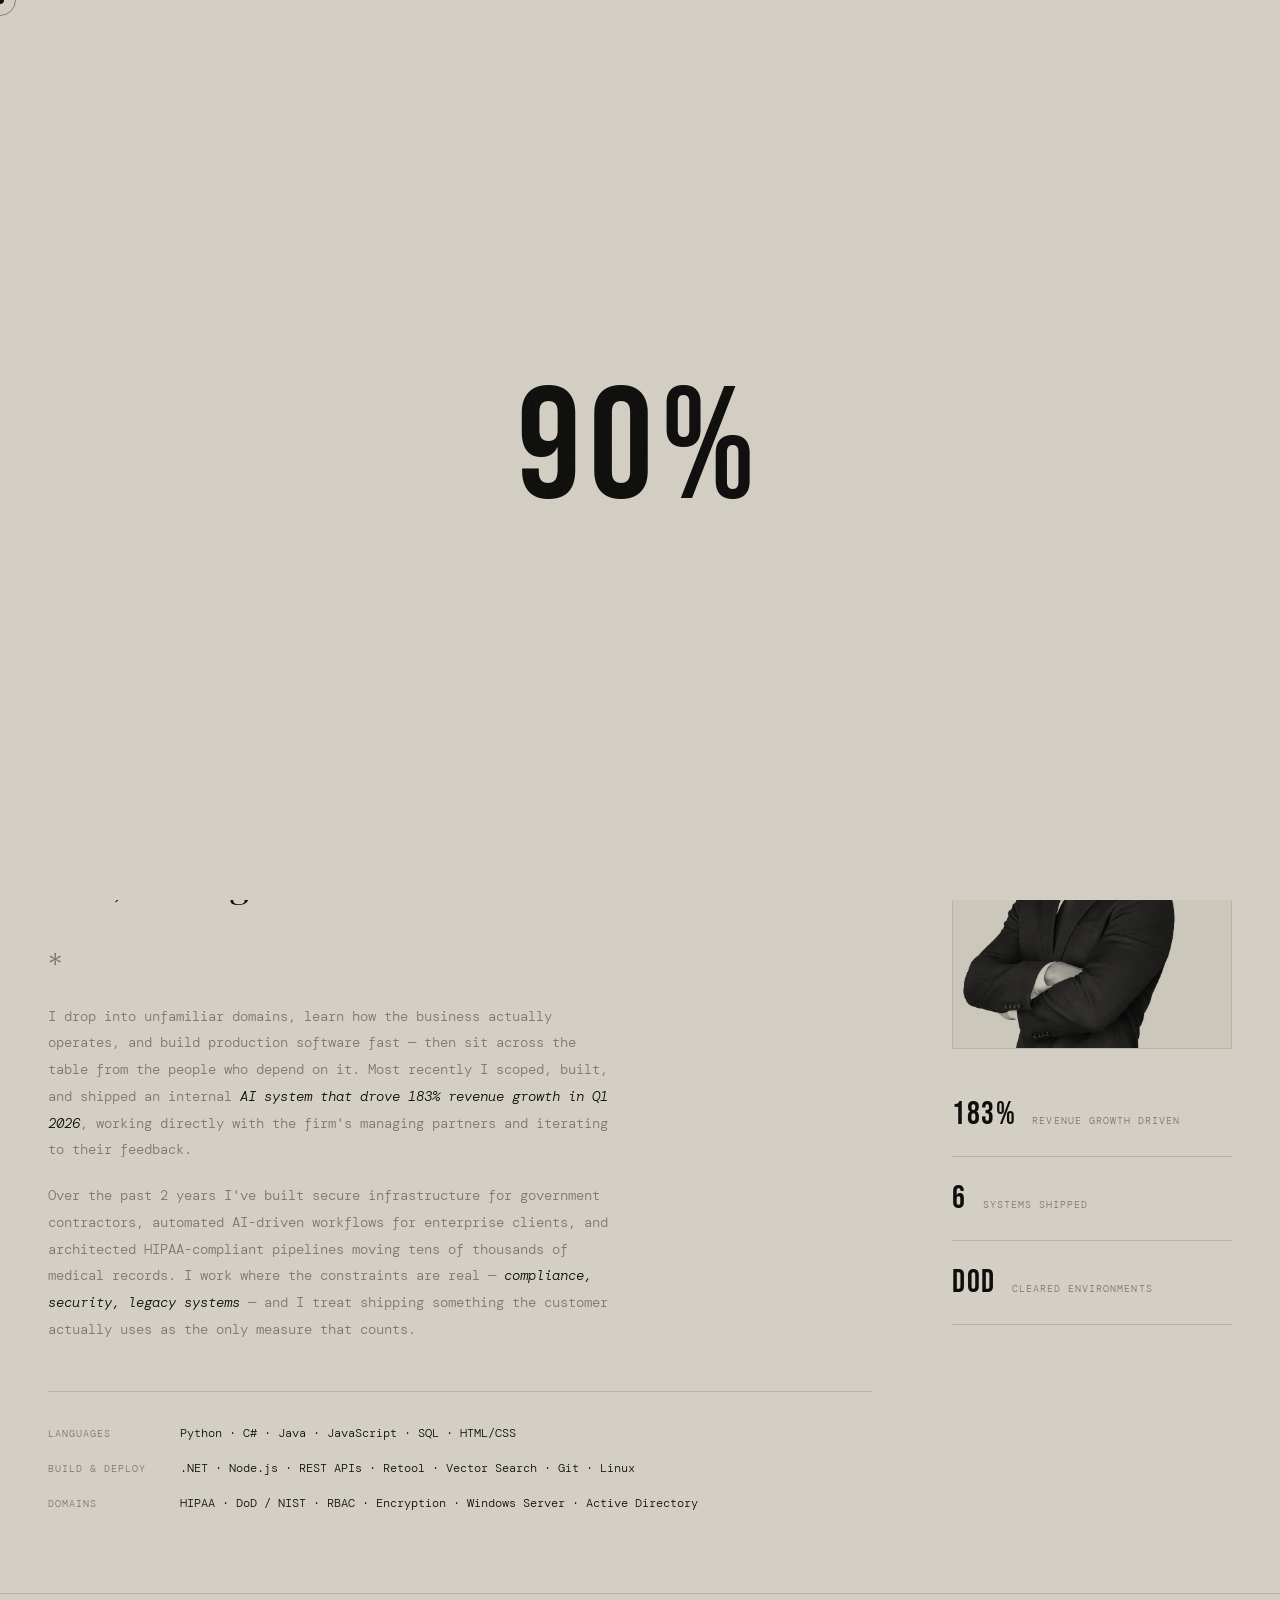
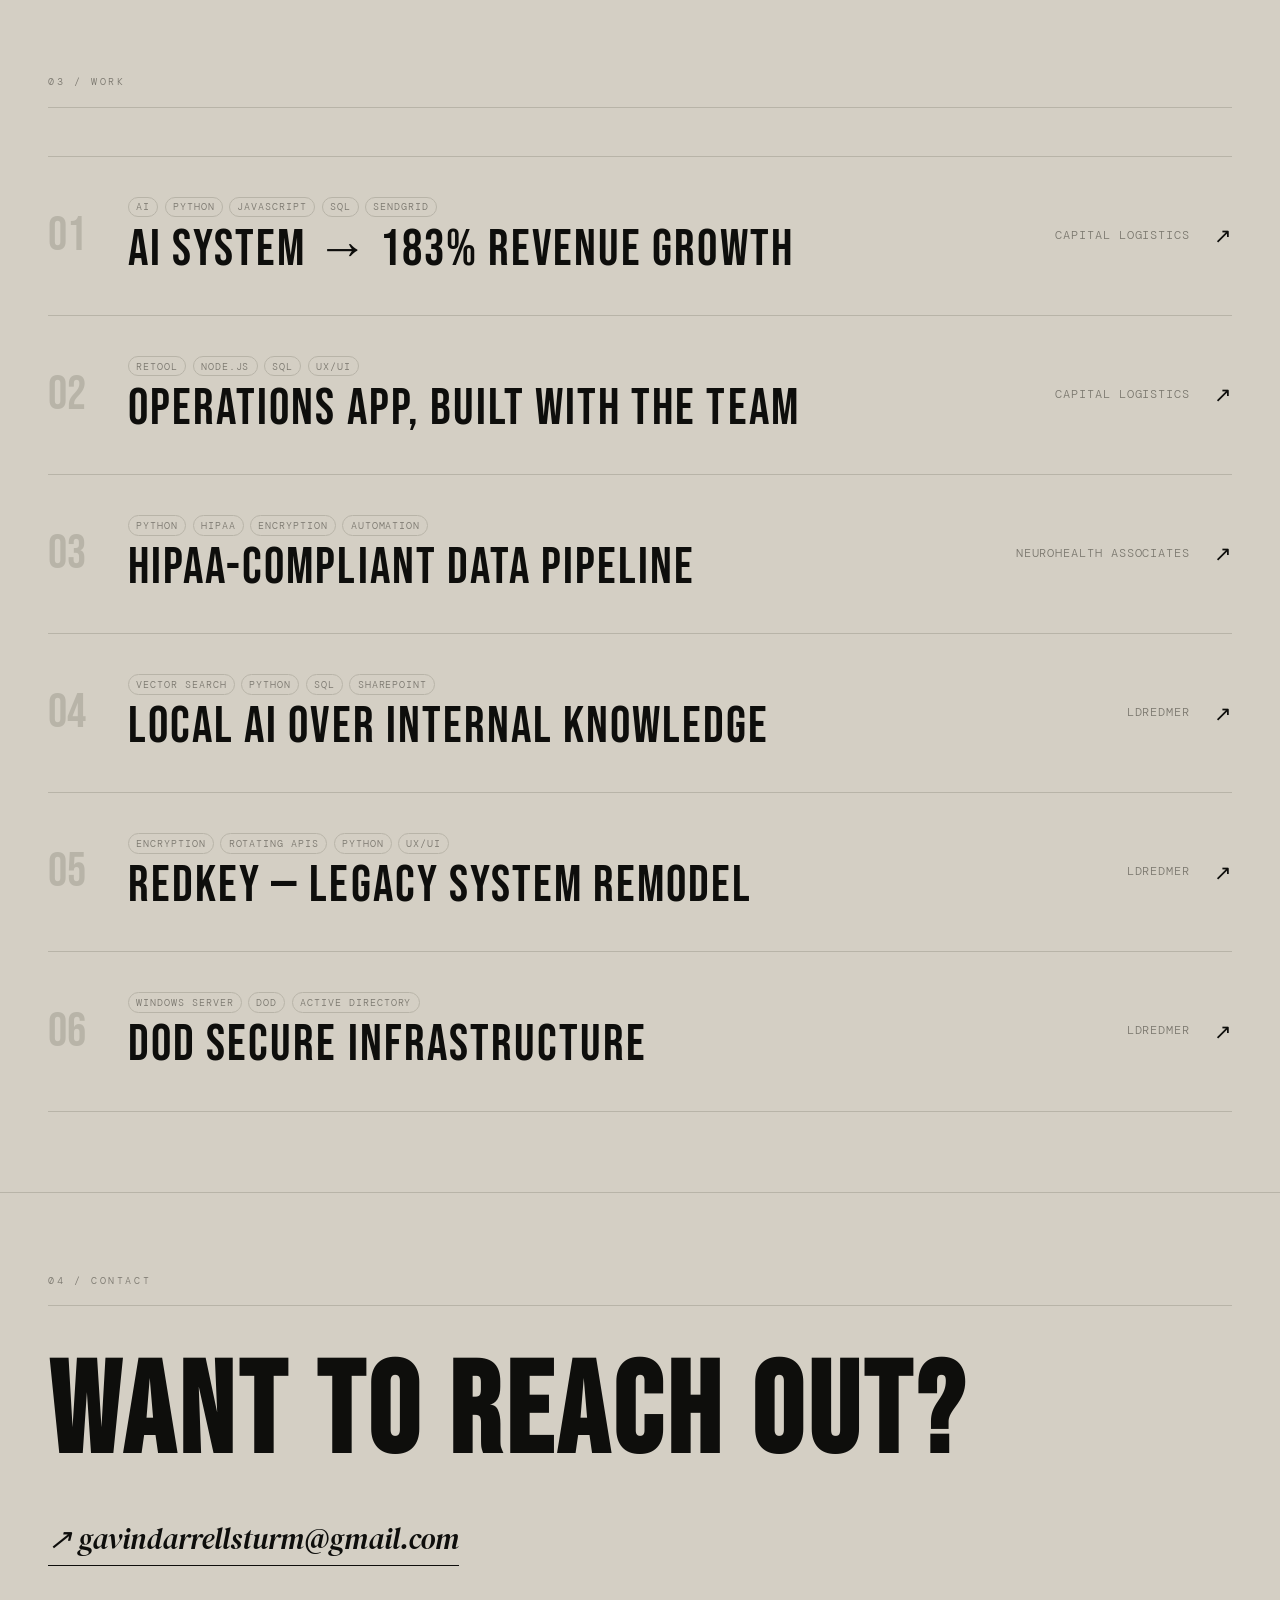
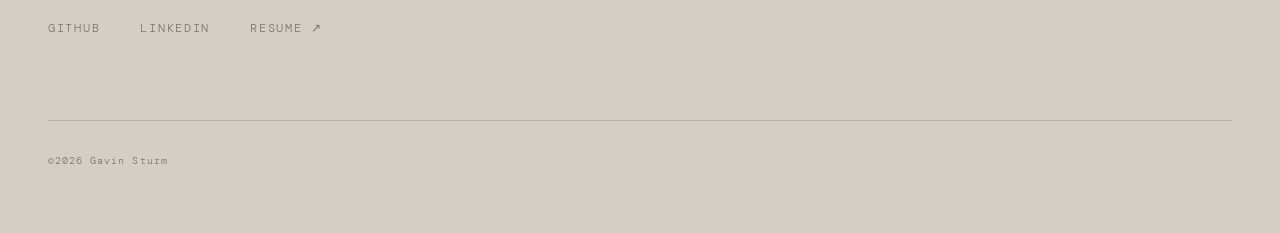
==== commit 33c2795f: "Update index.html" ====
--- a/index.html
+++ b/index.html
@@ -21,7 +21,6 @@
 </head>
 <body>
 
-  <a href="#hero" class="skip-link">Skip to content</a>
 
   <div class="loader" id="loader">
     <div class="loader-text"><span id="loader-pct">0%</span></div>
@@ -44,7 +43,7 @@
     <div class="hero-content">
       <h1 class="hero-title">Gavin Sturm<sup>&reg;</sup></h1>
       <p class="hero-sub">Forward Deployed Engineer &mdash; AI, Data &amp; Systems</p>
-      <p class="hero-tagline">Embedding with customers to <em>ship what works.</em></p>
+      <p class="hero-tagline">Engineering solutions alongside the <em>people that use them.</em></p>
     </div>
     <div class="hero-footer">
       <span>&copy;2026</span>
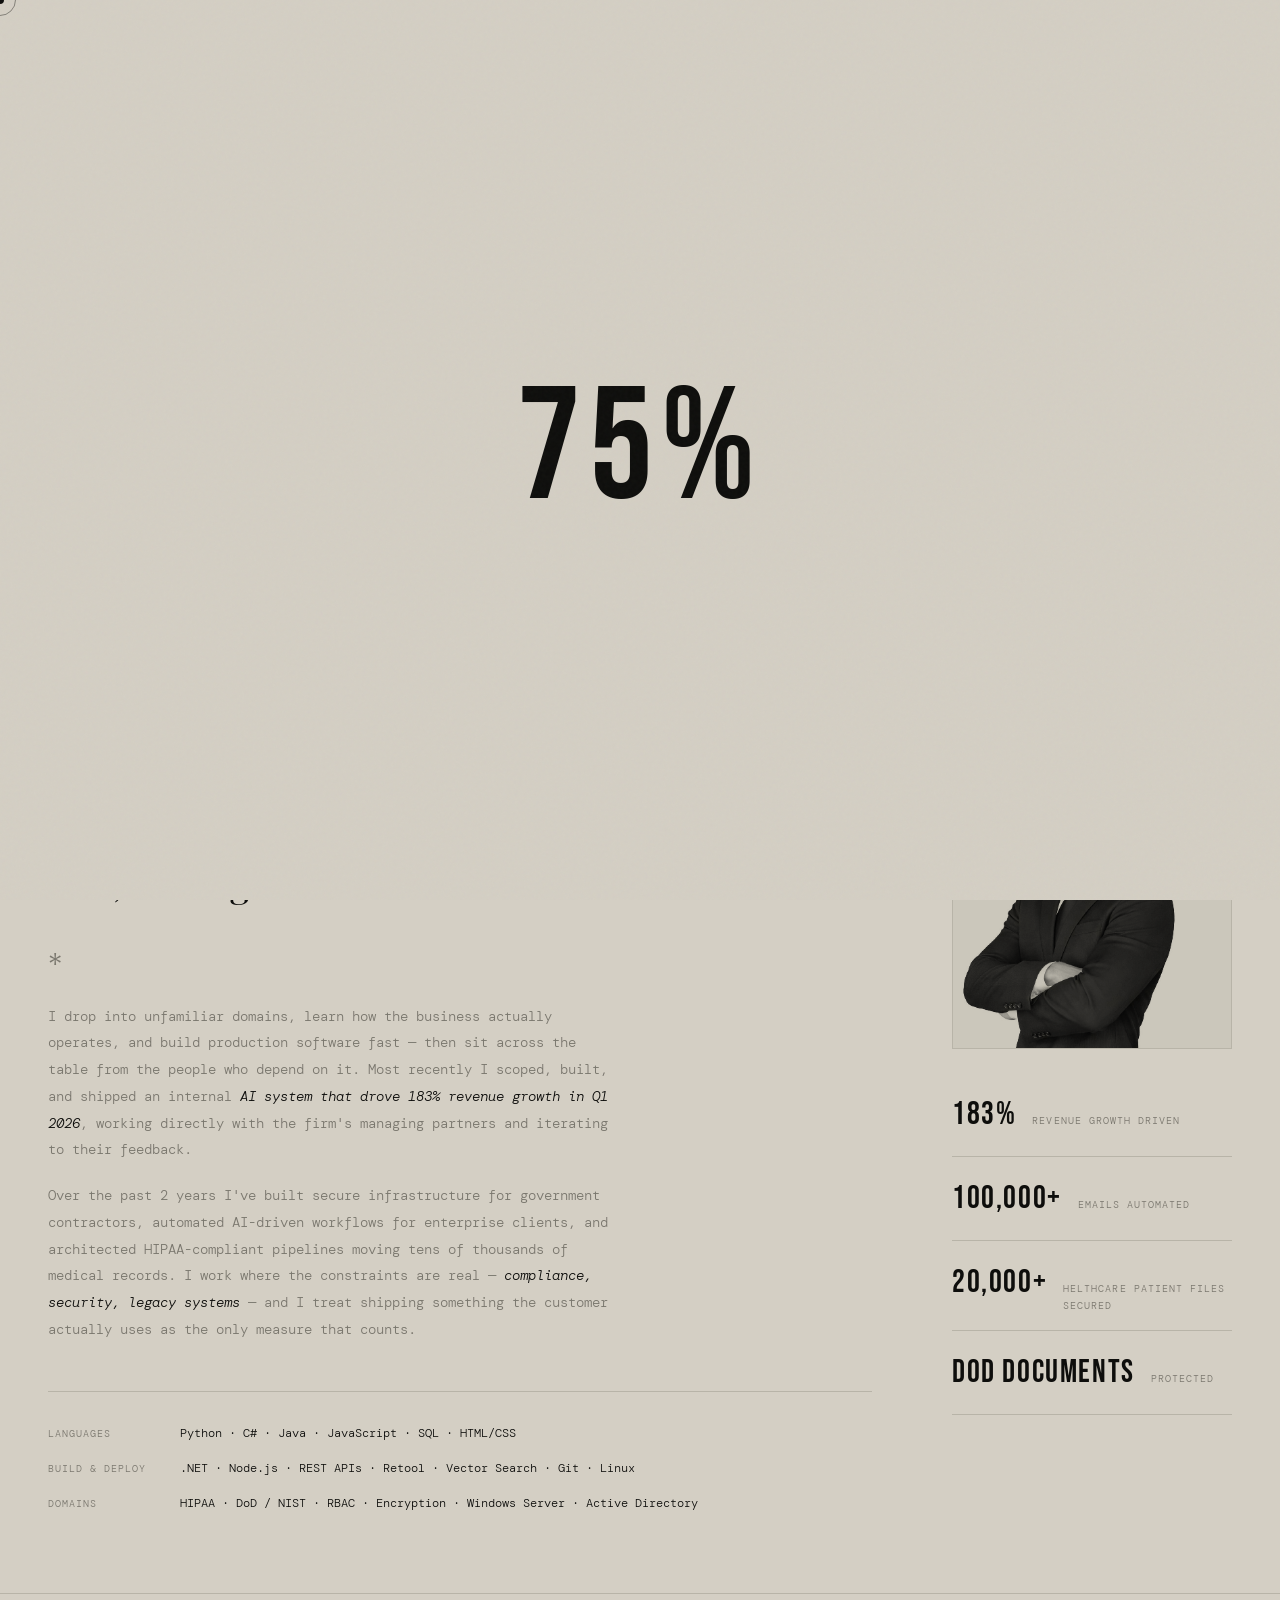
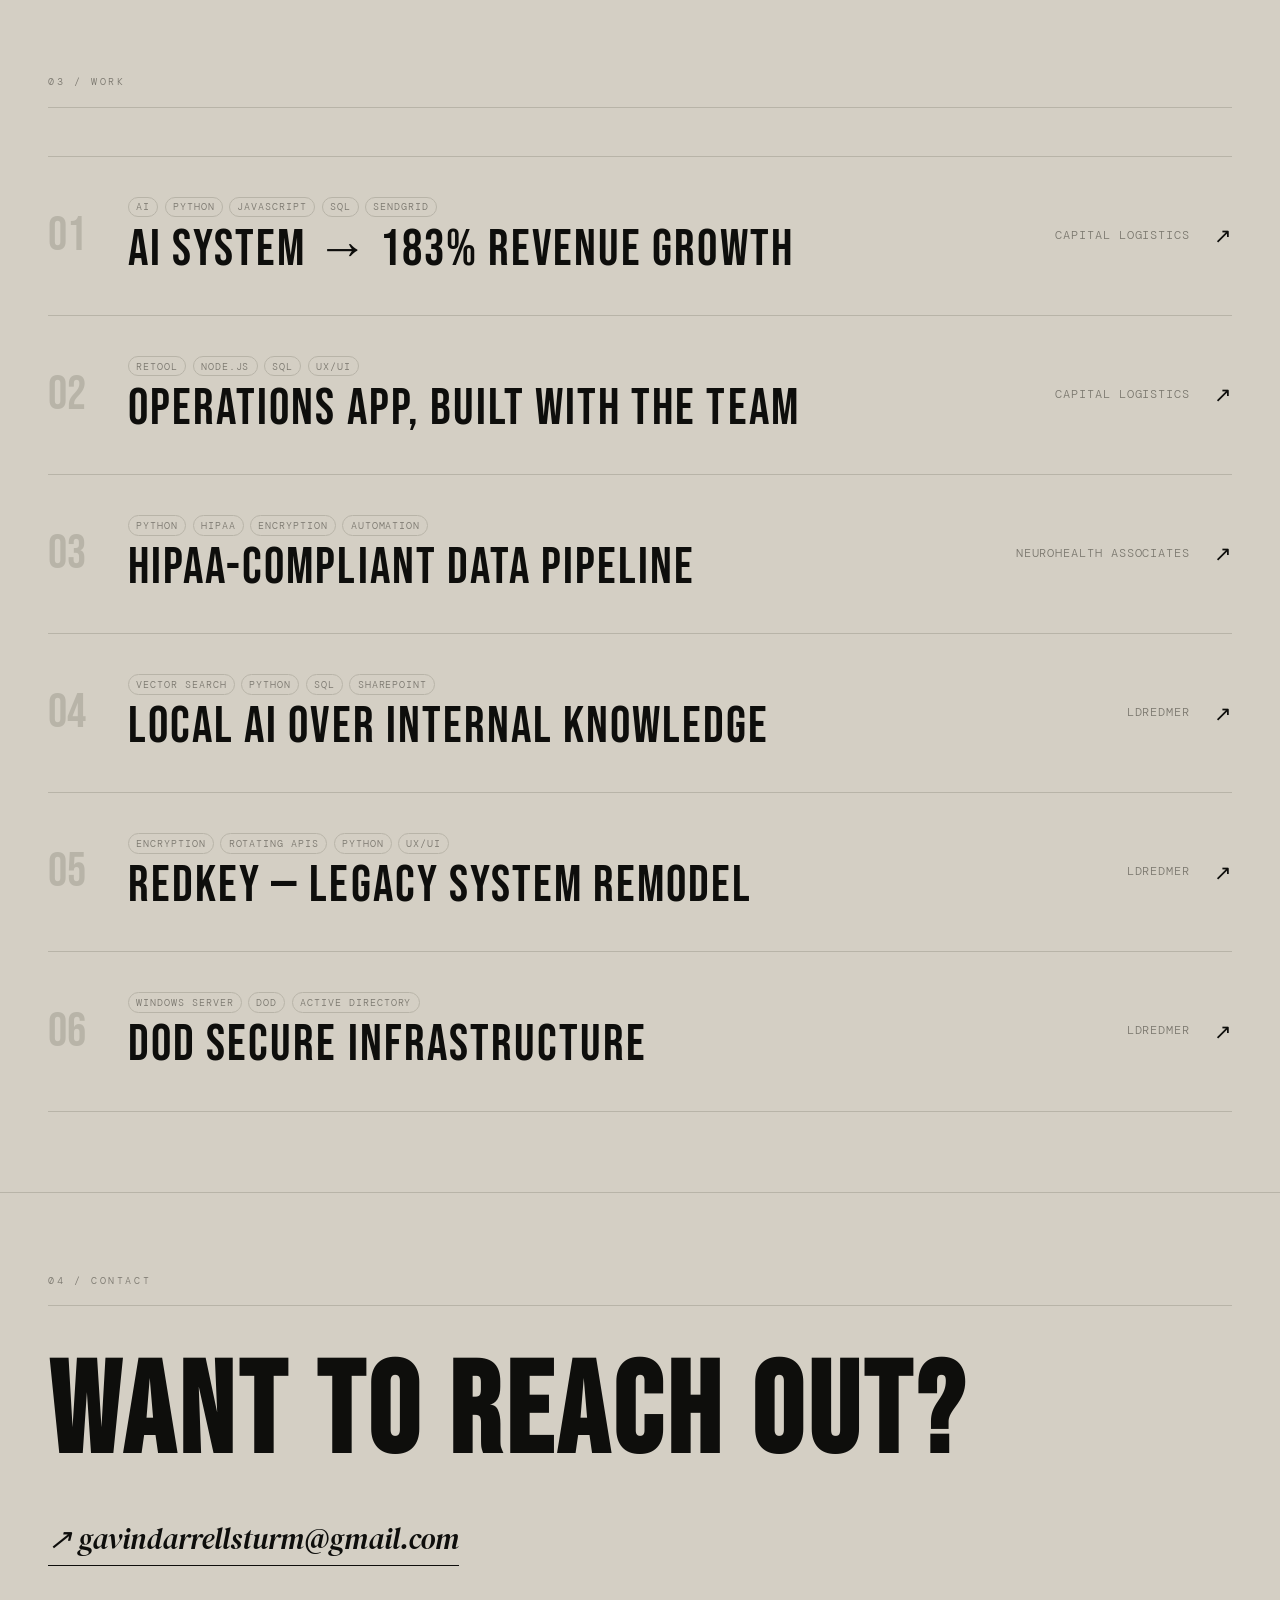
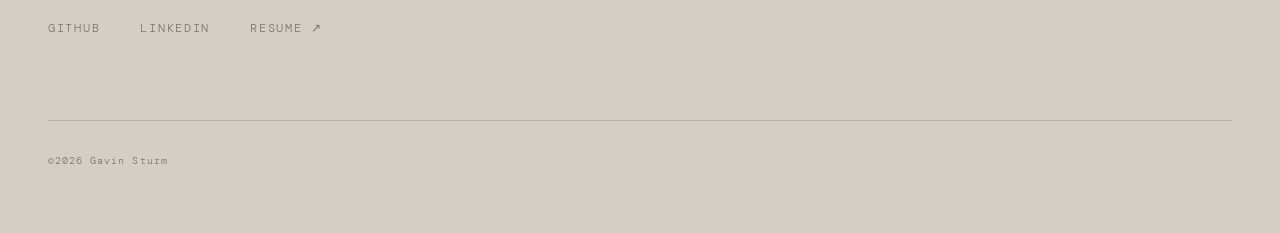
==== commit 11fae6ce: "Update index.html" ====
--- a/index.html
+++ b/index.html
@@ -82,8 +82,9 @@
         </div>
         <div class="about-stat-box">
           <div class="stat"><span class="stat-num">183%</span><span class="stat-label">Revenue Growth Driven</span></div>
-          <div class="stat"><span class="stat-num">6</span><span class="stat-label">Systems Shipped</span></div>
-          <div class="stat"><span class="stat-num">DoD</span><span class="stat-label">Cleared Environments</span></div>
+          <div class="stat"><span class="stat-num">100,000+</span><span class="stat-label">Emails Automated</span></div>
+          <div class="stat"><span class="stat-num">20,000+</span><span class="stat-label">Helthcare Patient Files Secured</span></div>
+          <div class="stat"><span class="stat-num">DOD Documents</span><span class="stat-label">Protected</span></div>
         </div>
       </div>
     </div>
--- a/assets/style.css
+++ b/assets/style.css
@@ -710,3 +710,113 @@
   .work-title { font-size: 2rem; }
   .work-hover-img { display: none; }
 }
+
+/* =============================================
+   FDE OPTIMIZATION ADDITIONS
+   Append to end of assets/style.css
+============================================= */
+
+/* SKIP LINK — hidden until keyboard focus (a11y) */
+.skip-link {
+  position: absolute;
+  left: -9999px;
+  top: 0;
+  z-index: 10000;
+  background: var(--fg);
+  color: var(--bg);
+  padding: 0.75rem 1.25rem;
+  font-family: var(--mono);
+  font-size: 0.72rem;
+  letter-spacing: 0.1em;
+  text-transform: uppercase;
+  text-decoration: none;
+}
+.skip-link:focus { left: 0; }
+
+/* Visible keyboard focus everywhere (a11y floor) */
+a:focus-visible,
+.work-item:focus-visible,
+.tech-pill:focus-visible {
+  outline: 2px solid var(--fg);
+  outline-offset: 3px;
+}
+
+/* Restore a real cursor on the resume page — readers need to
+   select text, click links, and print without hunting for a dot */
+.resume-page,
+.resume-page * { cursor: auto; }
+.resume-page a { cursor: pointer; }
+.resume-page .cursor,
+.resume-page .cursor-ring { display: none; }
+
+/* Respect reduced-motion: drop the custom cursor and animations */
+@media (prefers-reduced-motion: reduce) {
+  *, *::before, *::after {
+    animation-duration: 0.001ms !important;
+    animation-iteration-count: 1 !important;
+    transition-duration: 0.001ms !important;
+    scroll-behavior: auto !important;
+  }
+  body { cursor: auto; }
+  .cursor, .cursor-ring { display: none; }
+  .hero-title, .hero-sub, .hero-tagline, .hero-footer { opacity: 1; transform: none; }
+  .reveal { opacity: 1; transform: none; }
+}
+
+/* =============================================
+   PRINT — clean PDF export of the resume
+============================================= */
+@media print {
+  /* Kill the grain overlay, custom cursor, decorative chrome */
+  body::before { display: none !important; }
+  .cursor, .cursor-ring, .loader { display: none !important; }
+  .back-nav, .scroll-hint { display: none !important; }
+
+  html, body {
+    background: #fff !important;
+    color: #000 !important;
+    cursor: auto !important;
+    font-size: 9.5pt;
+    line-height: 1.3;
+  }
+
+  /* Remove the fixed-nav top offset so content starts at the top */
+  .resume-page { padding-top: 0 !important; }
+
+  .resume-header {
+    padding: 0 0 0.6rem !important;
+    border-bottom: 1px solid #000 !important;
+  }
+  .resume-name { font-size: 1.9rem !important; color: #000 !important; line-height: 0.95 !important; }
+  .resume-contact-info { color: #333 !important; line-height: 1.5 !important; }
+  .resume-contact-info a { color: #000 !important; border: none !important; }
+
+  .resume-body { padding: 0 !important; }
+
+  /* Tight section grid for paper. Avoid breaking *entries* mid-block,
+     but allow sections themselves to flow across pages so the resume
+     stays ~1-2 pages instead of one section per page. */
+  .resume-section {
+    padding: 0.7rem 0 !important;
+    gap: 1.2rem !important;
+    grid-template-columns: 150px 1fr !important;
+    border-color: #ccc !important;
+    break-inside: auto;
+  }
+  .resume-section-label { color: #000 !important; }
+  .resume-entry { break-inside: avoid; margin-bottom: 0.7rem !important; }
+  .resume-entry-title { color: #000 !important; }
+  .resume-entry-org, .resume-entry-date { color: #333 !important; }
+  .resume-bullets li { color: #222 !important; }
+  .resume-bullets li::before { color: #888 !important; }
+  .resume-skill-key { color: #000 !important; }
+  .resume-skill-row span:last-child,
+  .resume-cert { color: #222 !important; }
+
+  /* Make links print their URL so a paper copy is still actionable */
+  a[href^="http"]::after { content: " (" attr(href) ")"; font-size: 8pt; color: #555; }
+  /* ...but not for the contact block, where it'd be noise */
+  .resume-contact-info a::after { content: ""; }
+
+  @page { margin: 0.6in; }
+}
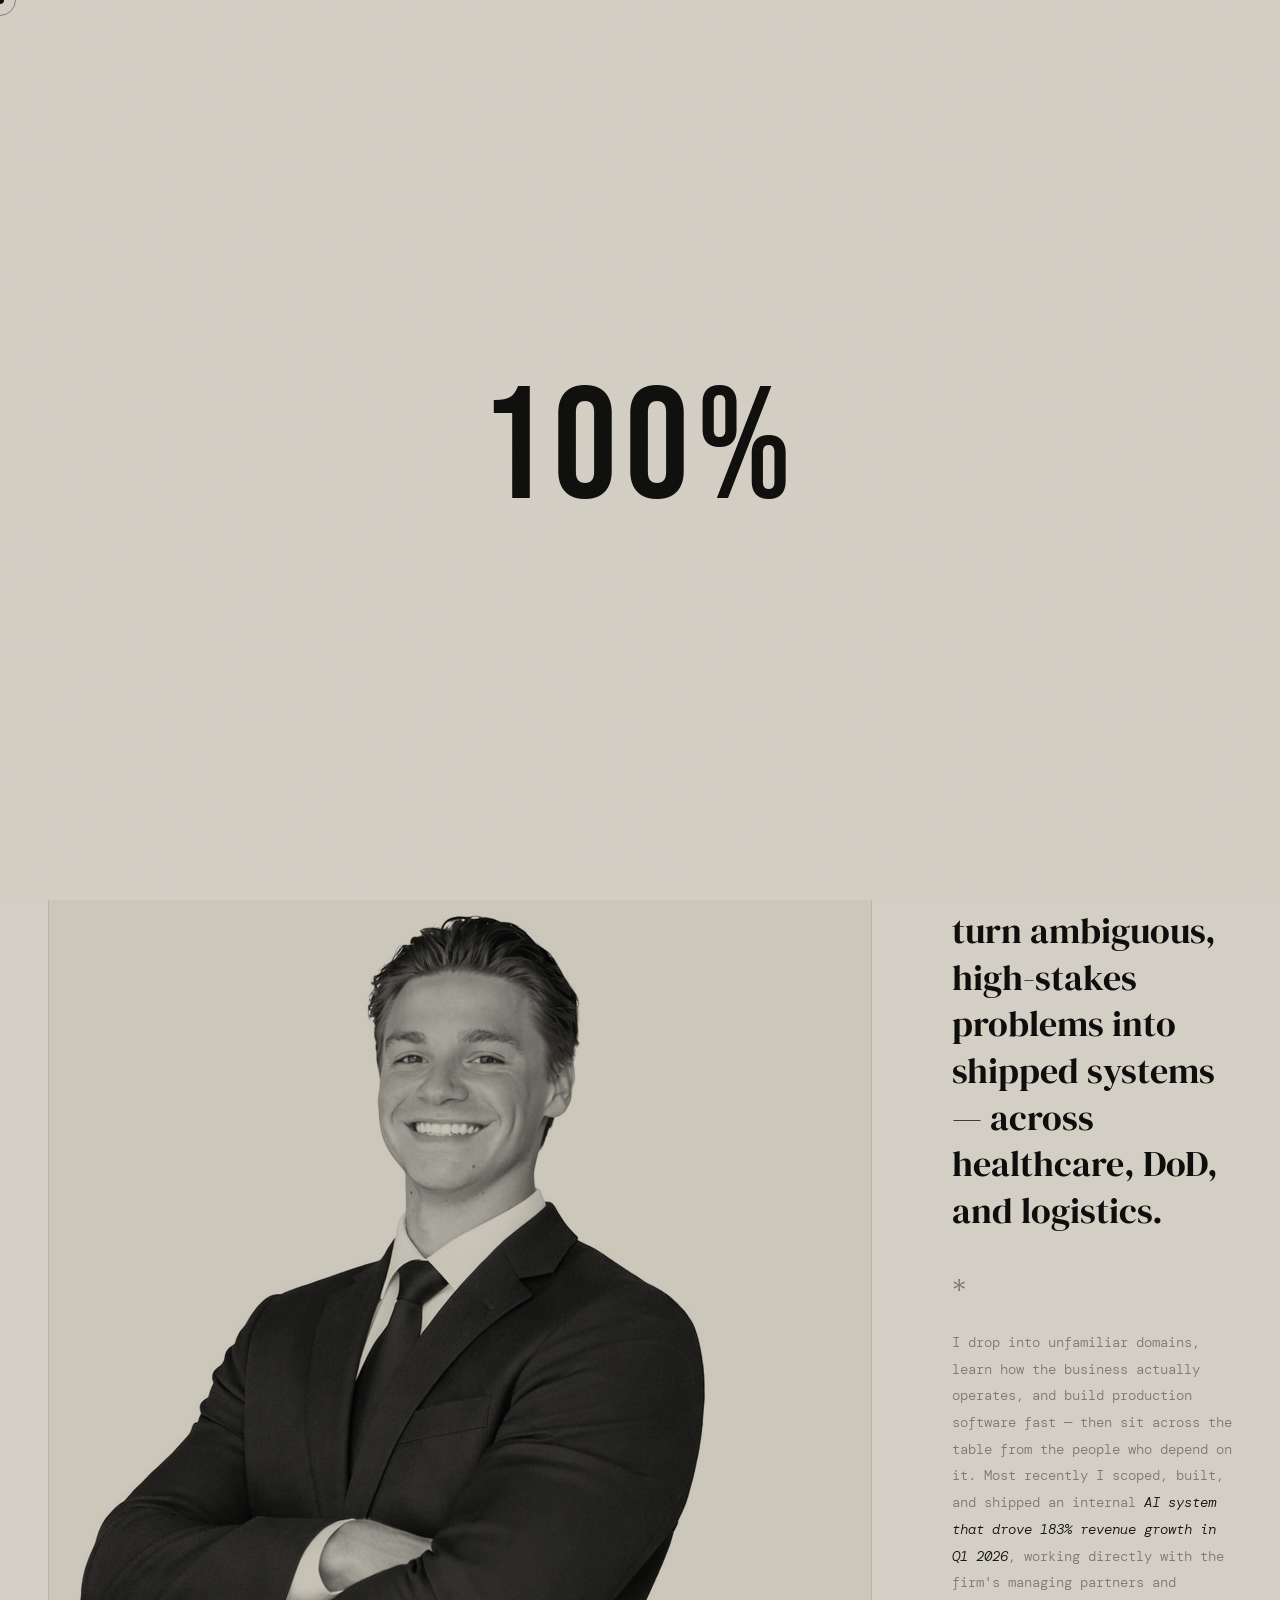
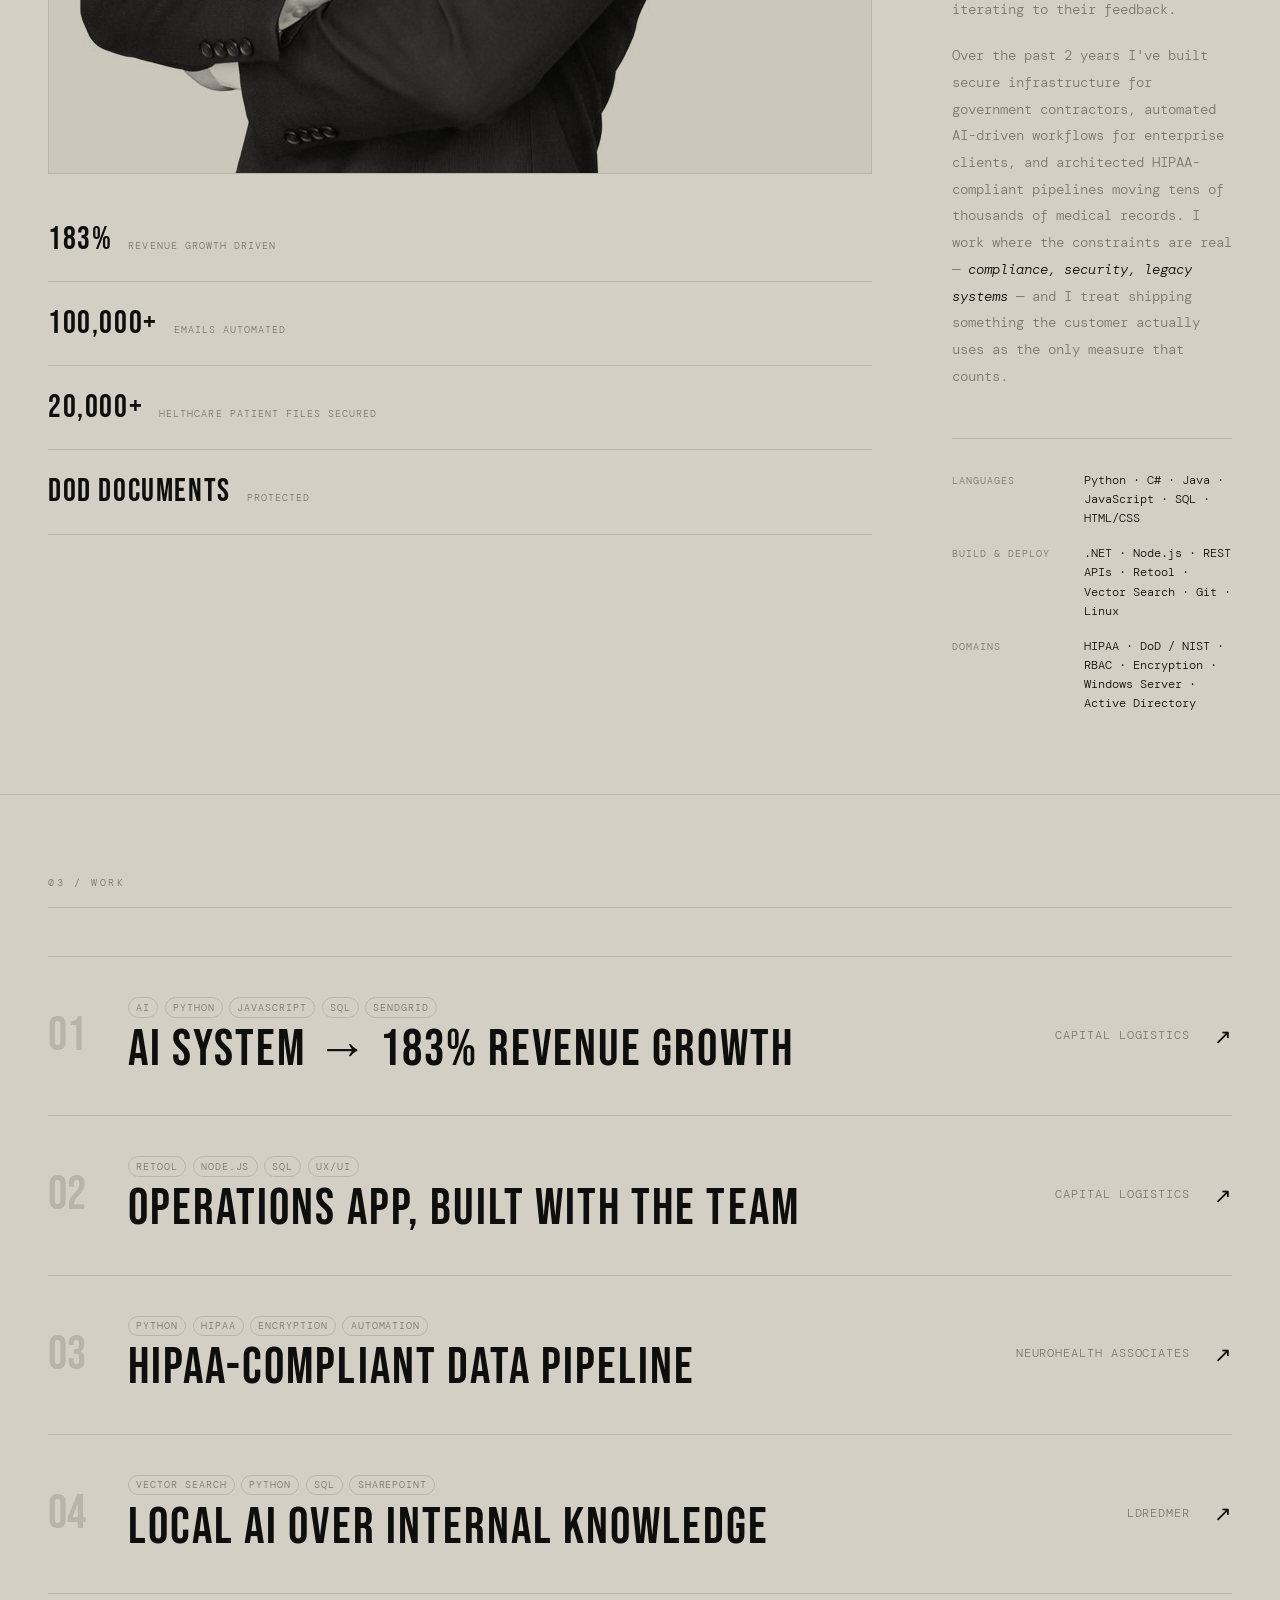
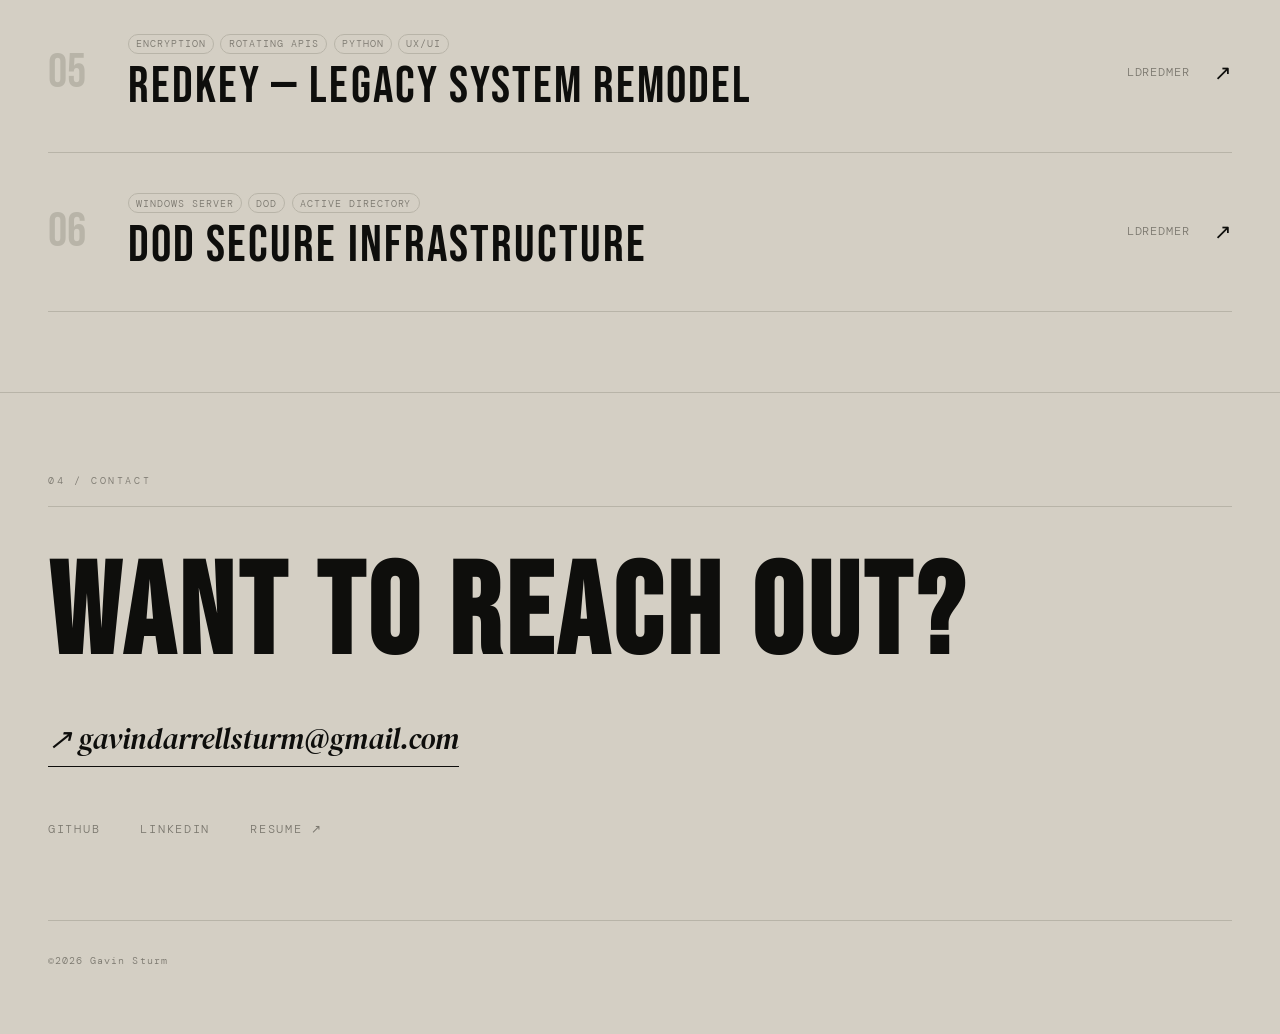
==== commit 8344105b: "Update index.html" ====
--- a/index.html
+++ b/index.html
@@ -21,6 +21,7 @@
 </head>
 <body>
 
+  <a href="#hero" class="skip-link">Skip to content</a>
 
   <div class="loader" id="loader">
     <div class="loader-text"><span id="loader-pct">0%</span></div>
@@ -43,7 +44,7 @@
     <div class="hero-content">
       <h1 class="hero-title">Gavin Sturm<sup>&reg;</sup></h1>
       <p class="hero-sub">Forward Deployed Engineer &mdash; AI, Data &amp; Systems</p>
-      <p class="hero-tagline">Engineering solutions alongside the <em>people that use them.</em></p>
+      <p class="hero-tagline">Embedding with customers to <em>ship what works.</em></p>
     </div>
     <div class="hero-footer">
       <span>&copy;2026</span>
@@ -54,6 +55,14 @@
   <section class="about" id="about">
     <div class="section-label">02 / About</div>
     <div class="about-grid">
+      <div class="about-aside">
+        <div class="about-photo-box" style="padding:0;overflow:hidden;background:var(--bg2)">
+          <img src="images/gavin.png" alt="Gavin Sturm" style="width:140%;height:140%;object-fit:cover;object-position:60% 20%;display:block;mix-blend-mode:multiply;margin-left:-20%;margin-top:-5%"/>
+        </div>
+        <div class="about-stat-box">
+          <div class="stat"><span class="stat-num">183%</span><span class="stat-label">Revenue Growth Driven</span></div> <div class="stat"><span class="stat-num">100,000+</span><span class="stat-label">Emails Automated</span></div> <div class="stat"><span class="stat-num">20,000+</span><span class="stat-label">Helthcare Patient Files Secured</span></div> <div class="stat"><span class="stat-num">DOD Documents</span><span class="stat-label">Protected</span></div>
+        </div>
+      </div>
       <div class="about-main">
         <h2 class="about-heading">
           I'm a <em>Forward Deployed Engineer</em> who embeds with customers to turn ambiguous, high-stakes problems into shipped systems &mdash; across healthcare, DoD, and logistics.
@@ -76,17 +85,6 @@
           </div>
         </div>
       </div>
-      <div class="about-aside">
-        <div class="about-photo-box" style="padding:0;overflow:hidden;background:var(--bg2)">
-          <img src="images/gavin.png" alt="Gavin Sturm" style="width:140%;height:140%;object-fit:cover;object-position:60% 20%;display:block;mix-blend-mode:multiply;margin-left:-20%;margin-top:-5%"/>
-        </div>
-        <div class="about-stat-box">
-          <div class="stat"><span class="stat-num">183%</span><span class="stat-label">Revenue Growth Driven</span></div>
-          <div class="stat"><span class="stat-num">100,000+</span><span class="stat-label">Emails Automated</span></div>
-          <div class="stat"><span class="stat-num">20,000+</span><span class="stat-label">Helthcare Patient Files Secured</span></div>
-          <div class="stat"><span class="stat-num">DOD Documents</span><span class="stat-label">Protected</span></div>
-        </div>
-      </div>
     </div>
   </section>
 
--- a/assets/style.css
+++ b/assets/style.css
@@ -664,6 +664,13 @@
 .resume-entry-title { font-family: var(--serif); font-size: 1.2rem; font-weight: 400; font-style: italic; }
 .resume-entry-date { font-size: 0.68rem; color: var(--muted); letter-spacing: 0.08em; }
 .resume-entry-org { font-size: 0.75rem; text-transform: uppercase; letter-spacing: 0.1em; color: var(--muted); margin-bottom: 0.75rem; }
+.resume-entry-stack {
+  font-size: 0.68rem;
+  letter-spacing: 0.04em;
+  color: var(--muted);
+  margin-bottom: 0.75rem;
+  opacity: 0.85;
+}
 .resume-bullets { list-style: none; padding: 0; }
 .resume-bullets li {
   font-size: 0.82rem;
@@ -820,3 +827,55 @@
 
   @page { margin: 0.6in; }
 }
+
+/* =============================================
+   MOBILE FIXES — cursor + fixed-header overlap
+============================================= */
+
+/* Touch devices: the custom cursor never gets a mousemove event,
+   so it stays frozen at 0,0. Hide it and restore the real cursor. */
+@media (hover: none), (pointer: coarse) {
+  body { cursor: auto; }
+  .cursor, .cursor-ring { display: none !important; }
+}
+
+@media (max-width: 600px) {
+  /* Don't pin the nav over content on small screens — let it scroll away.
+     (The nav links are already hidden under 600px, so the fixed bar was
+     just the GS logo sitting on top of the hero/sections.) */
+  .nav {
+    position: absolute;
+    background: transparent !important;
+    backdrop-filter: none !important;
+    border-bottom: none !important;
+    padding: 1rem 1.5rem;
+  }
+  .nav.scrolled {
+    background: transparent !important;
+    backdrop-filter: none !important;
+    border-color: transparent !important;
+  }
+
+  /* Give the hero a little top room now that the logo sits in-flow */
+  .hero { padding-top: 5rem; }
+
+  /* The back-nav on inner pages (resume/projects) should stay usable but
+     not blur over content — keep it fixed but solid, and offset content. */
+  .back-nav { padding: 1rem 1.5rem; }
+
+  /* Belt-and-suspenders cursor kill on narrow screens */
+  .cursor, .cursor-ring { display: none !important; }
+}
+
+/* ABOUT PHOTO ON MOBILE
+   The aside becomes a flex row on small screens, which crushes the photo
+   box to ~90px and the inline 140%/-20% crop pushes the image out of view.
+   Stack it instead and cap the photo width so it actually shows. */
+@media (max-width: 900px) {
+  .about-aside { flex-direction: column; }
+  .about-photo-box {
+    max-width: 320px;
+    margin-left: auto;
+    margin-right: auto;
+  }
+}
